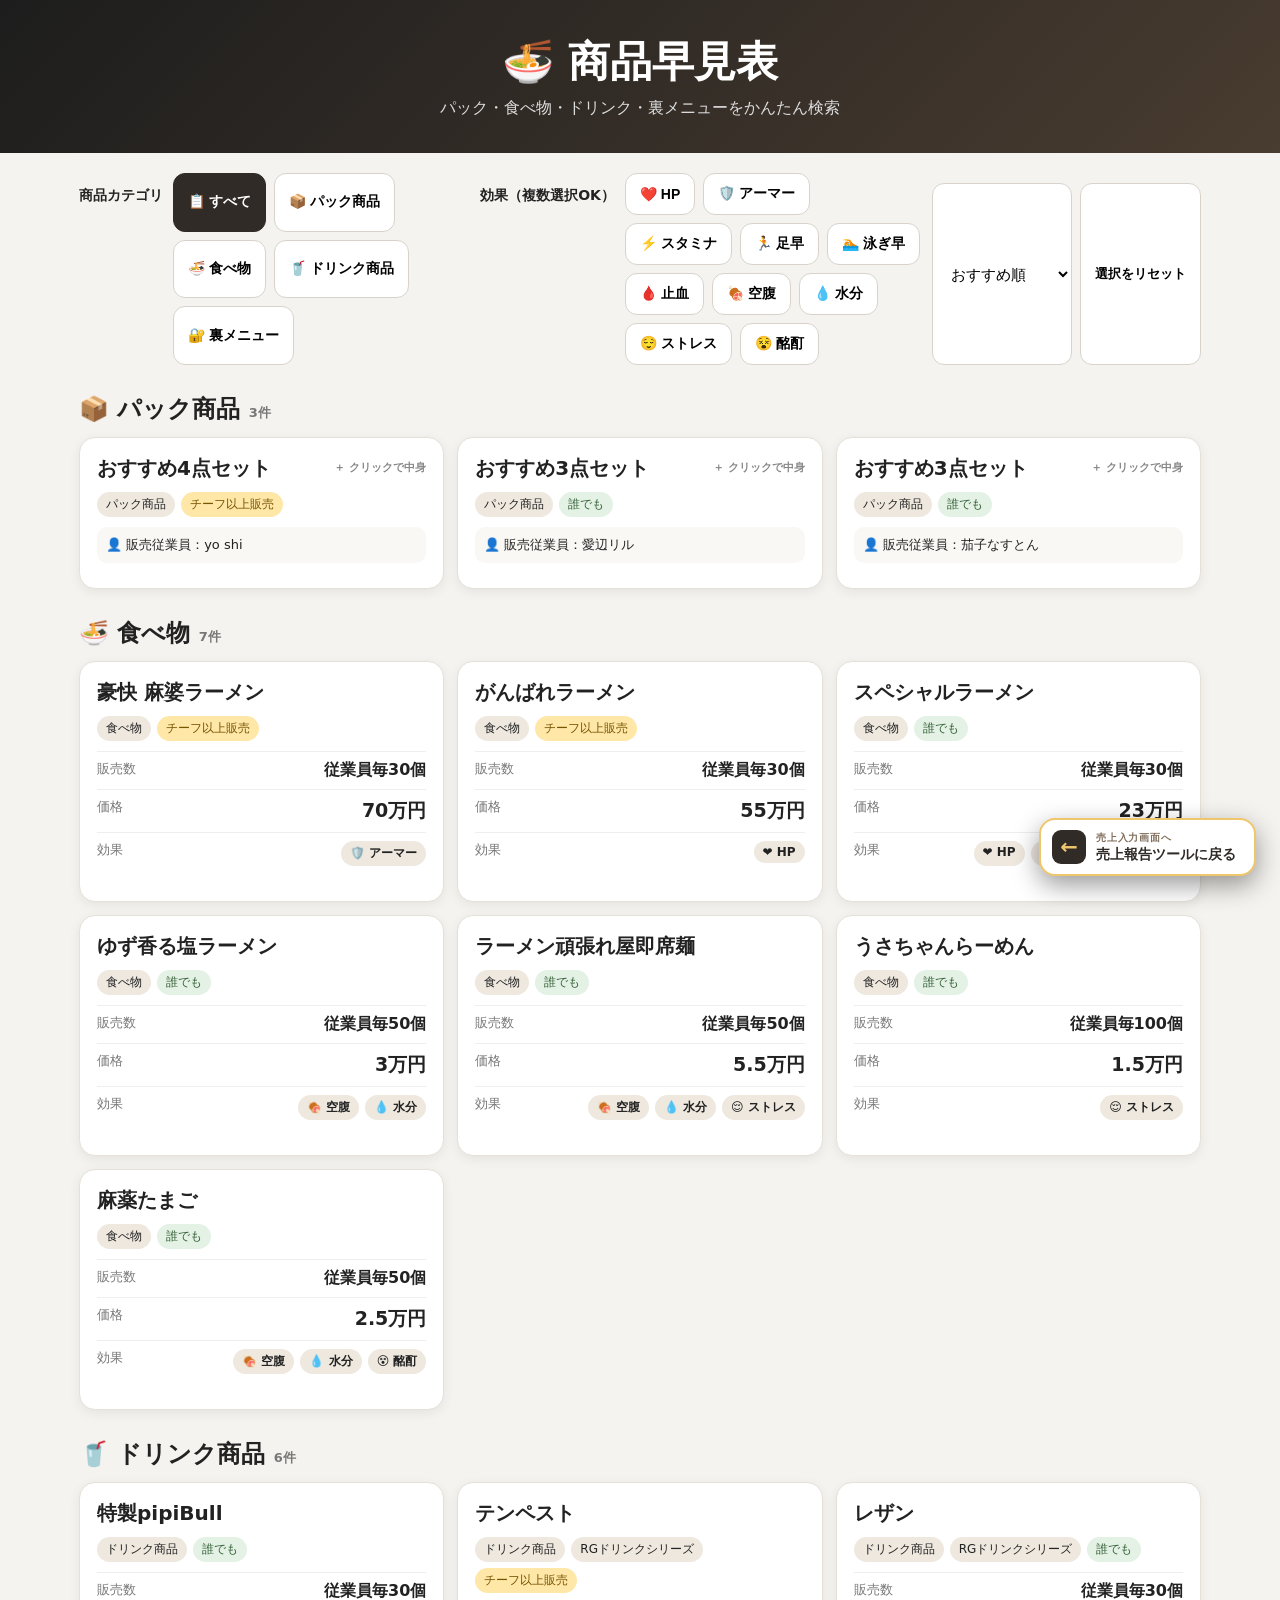
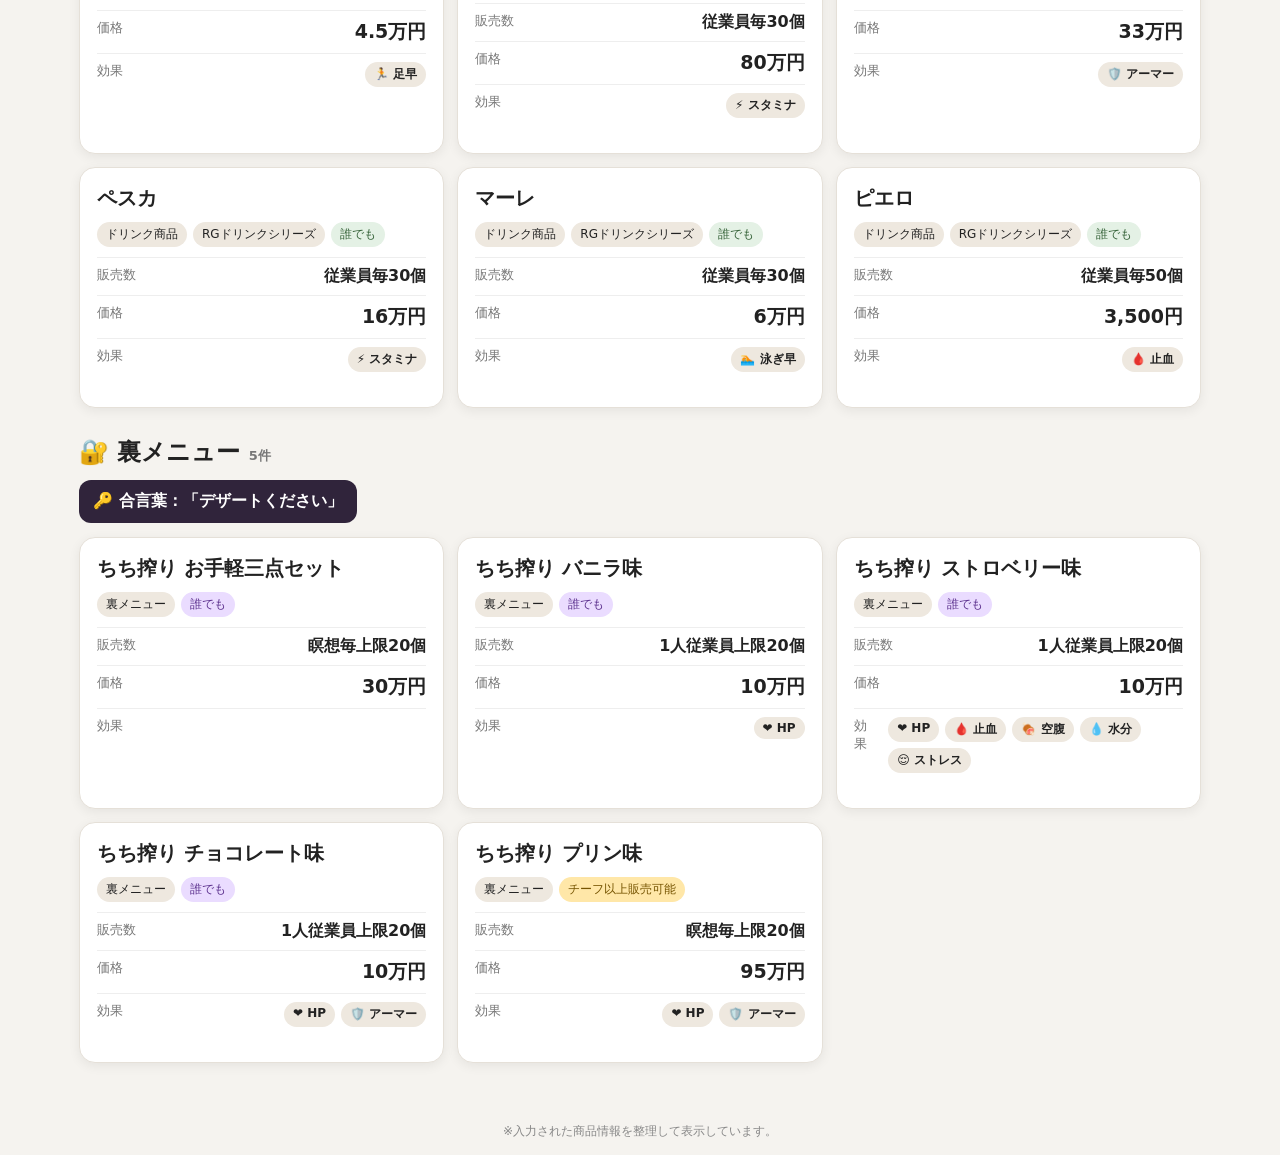
==== effect.html @ b5871b62 "Update effect.html" ====
<!doctype html>
<html lang="ja">
<head>
<meta charset="utf-8">
<meta name="viewport" content="width=device-width,initial-scale=1">
<title>商品早見表</title>
<style>
*{box-sizing:border-box}body{margin:0;font-family:system-ui,"Noto Sans JP",sans-serif;background:#f5f3ef;color:#222}
header{position:relative;background:linear-gradient(135deg,#1d1d1d,#493c30);color:#fff;text-align:center;padding:34px 220px}
.back-link{position:fixed;z-index:1000;right:24px;bottom:24px;display:flex;align-items:center;gap:10px;min-height:58px;padding:9px 18px 9px 11px;border:2px solid #f0c66c;border-radius:16px;background:#fff;color:#302b27;text-align:left;text-decoration:none;box-shadow:0 9px 26px #0006;transition:transform .18s ease,background .18s ease}
.back-link:hover{background:#fff4d8;transform:translateY(-2px)}.back-link:focus-visible{outline:3px solid #fff;outline-offset:4px}.back-link-arrow{display:grid;place-items:center;width:34px;height:34px;border-radius:9px;background:#302b27;color:#f0c66c;font-size:21px;font-weight:900}.back-link-text{display:grid;gap:1px}.back-link small{color:#806f5c;font-size:10px;font-weight:800;letter-spacing:.08em}.back-link strong{font-size:14px;white-space:nowrap}
h1{margin:0;font-size:clamp(26px,5vw,42px)}header p{margin:8px 0 0;color:#ddd}
main{max-width:1150px;margin:auto;padding:20px 14px 45px}.tools{display:flex;gap:10px;flex-wrap:wrap;margin-bottom:20px}
select{padding:12px 14px;border:1px solid #d8d2ca;border-radius:12px;background:#fff;font-size:15px}.categories{display:flex;gap:8px;flex-wrap:wrap;flex:1}.catbtn{border:1px solid #d8d2ca;background:#fff;border-radius:12px;padding:11px 14px;font-size:14px;font-weight:700;cursor:pointer}.catbtn:hover{background:#f0ece6}.catbtn.active{background:#302b27;color:#fff;border-color:#302b27}.filter-title{font-size:14px;font-weight:800;margin:14px 0 7px}.effectcats{margin-top:0}.effectcats .catbtn.active{background:#6b4f2f;border-color:#6b4f2f}
.section{margin-top:28px}.section h2{margin:0 0 12px}.count{font-size:13px;color:#777}
.grid{display:grid;grid-template-columns:repeat(auto-fit,minmax(280px,1fr));gap:13px}
.card{background:#fff;border:1px solid #e5e0d8;border-radius:16px;padding:17px;box-shadow:0 3px 12px #0001}
.name{font-size:20px;font-weight:800;margin-bottom:10px}.badges{display:flex;flex-wrap:wrap;gap:6px;margin-bottom:10px}
.badge{padding:4px 9px;border-radius:999px;background:#eee8df;font-size:12px}.chief{background:#ffe7a8;color:#765400}.all{background:#e4f1e5;color:#356238}
.secret{background:#eadcff;color:#5c318e}.staff{background:#faf8f5;border-radius:10px;padding:9px;margin:8px 0;font-size:13px}
.row{display:flex;justify-content:space-between;gap:12px;border-top:1px solid #eee;padding:8px 0}.label{color:#777;font-size:13px}.value{text-align:right;font-weight:700}.price{font-size:19px}.effect{line-height:1.6}
.keyword{background:#30243b;color:#fff;border-radius:12px;padding:11px 14px;margin-bottom:14px;display:inline-block;font-weight:700}
.empty{text-align:center;color:#777;padding:30px;display:none}footer{text-align:center;color:#888;font-size:12px;padding:15px}
@media(max-width:760px){header{padding:26px 14px}.back-link{right:10px;bottom:10px;left:10px;width:auto;justify-content:center}.back-link:hover{transform:translateY(-2px)}}
@media(max-width:520px){main{padding:15px 10px 105px}.grid{grid-template-columns:1fr}}
.sortline{display:flex;gap:8px;margin-top:10px;flex-wrap:wrap}.sortline button{padding:11px 14px;border:1px solid #d8d2ca;border-radius:12px;background:#fff;font-weight:700;cursor:pointer}.sortline button:hover{background:#f0ece6}.packcard{cursor:pointer}.tap{float:right;font-size:11px;font-weight:600;color:#888;margin-top:5px}.packcontents{margin-top:10px;padding:12px;border-radius:10px;background:#f7f3ed;line-height:1.8}.packbody{display:none}.packcard.open .packbody{display:block}.packcard.open .tap{color:#765400}.packcard.open{border-color:#c8a66a}</style>
</head>
<body>
<header>
  <a class="back-link" href="index.html">
    <span class="back-link-arrow" aria-hidden="true">←</span>
    <span class="back-link-text"><small>売上入力画面へ</small><strong>売上報告ツールに戻る</strong></span>
  </a>
  <h1>🍜 商品早見表</h1>
  <p>パック・食べ物・ドリンク・裏メニューをかんたん検索</p>
</header>
<main>
<div class="tools">
<div class="filter-title">商品カテゴリ</div>
<div class="categories productcats">
<button type="button" class="catbtn active" data-cat="all">📋 すべて</button>
<button type="button" class="catbtn" data-cat="pack">📦 パック商品</button>
<button type="button" class="catbtn" data-cat="food">🍜 食べ物</button>
<button type="button" class="catbtn" data-cat="drink">🥤 ドリンク商品</button>
<button type="button" class="catbtn" data-cat="secret">🔐 裏メニュー</button>
</div>
<div class="filter-title">効果（複数選択OK）</div>
<div class="categories effectcats">
<button type="button" class="catbtn" data-effect="HP">❤️ HP</button>
<button type="button" class="catbtn" data-effect="アーマー">🛡️ アーマー</button>
<button type="button" class="catbtn" data-effect="スタミナ">⚡ スタミナ</button>
<button type="button" class="catbtn" data-effect="足早">🏃 足早</button>
<button type="button" class="catbtn" data-effect="泳ぎ早">🏊 泳ぎ早</button>
<button type="button" class="catbtn" data-effect="止血">🩸 止血</button>
<button type="button" class="catbtn" data-effect="空腹">🍖 空腹</button>
<button type="button" class="catbtn" data-effect="水分">💧 水分</button>
<button type="button" class="catbtn" data-effect="ストレス">😌 ストレス</button>
<button type="button" class="catbtn" data-effect="酩酊">😵 酩酊</button>
</div>
<div class="sortline"><select id="sort"><option value="default">おすすめ順</option><option value="asc">価格が安い順</option><option value="desc">価格が高い順</option></select><button type="button" id="clear">選択をリセット</button></div>
</div>
<section class="section"><h2>📦 パック商品 <span class="count" id="pc"></span></h2><div class="grid" id="pack"></div></section>
<section class="section"><h2>🍜 食べ物 <span class="count" id="fc"></span></h2><div class="grid" id="food"></div></section>
<section class="section"><h2>🥤 ドリンク商品 <span class="count" id="dc"></span></h2><div class="grid" id="drink"></div></section>
<section class="section"><h2>🔐 裏メニュー <span class="count" id="sc"></span></h2>
<div class="keyword">🔑 合言葉：「デザートください」</div>
<div class="grid" id="secret"></div></section>
<div class="empty" id="empty">該当する商品がありません。</div>
</main>
<footer>※入力された商品情報を整理して表示しています。</footer>

<script>
const items=[
{c:"pack",n:"おすすめ4点セット",p:2040000,pt:"204万円",q:"瞑想毎10個",co:"チーフ以上販売",st:"yo shi",e:"",contents:"豪快 麻婆ラーメン ×1 / がんばれラーメン ×1 / テンペスト ×1 / ピエロ ×6"},
{c:"pack",n:"おすすめ3点セット",p:210000,pt:"21万円",q:"瞑想毎10個",co:"誰でも",st:"愛辺リル",e:"",contents:"うさちゃんらーめん ×1 / 特製pipiBull ×1 / ペスカ ×1"},
{c:"pack",n:"おすすめ3点セット",p:70000,pt:"7万円",q:"瞑想毎10個",co:"誰でも",st:"茄子なすとん",e:"",contents:"ゆず香る塩ラーメン ×1 / うさちゃんらーめん ×1 / 麻薬たまご ×1"},
{c:"food",n:"豪快 麻婆ラーメン",p:700000,pt:"70万円",q:"従業員毎30個",co:"チーフ以上販売",e:"アーマーリジェネ回復（大） / アーマー（中）"},
{c:"food",n:"がんばれラーメン",p:550000,pt:"55万円",q:"従業員毎30個",co:"チーフ以上販売",e:"HPリジェネ回復（大） / HP（中）"},
{c:"food",n:"スペシャルラーメン",p:230000,pt:"23万円",q:"従業員毎30個",co:"誰でも",e:"アーマー（中） / HP（中） / 止血"},
{c:"food",n:"ゆず香る塩ラーメン",p:30000,pt:"3万円",q:"従業員毎50個",co:"誰でも",e:"空腹・水分（中）"},
{c:"food",n:"ラーメン頑張れ屋即席麺",p:55000,pt:"5.5万円",q:"従業員毎50個",co:"誰でも",e:"空腹・水分・ストレス（中）"},
{c:"food",n:"うさちゃんらーめん",p:15000,pt:"1.5万円",q:"従業員毎100個",co:"誰でも",e:"ストレス（中）"},
{c:"food",n:"麻薬たまご",p:25000,pt:"2.5万円",q:"従業員毎50個",co:"誰でも",e:"空腹・水分（中） / 酩酊"},
{c:"drink",n:"特製pipiBull",p:45000,pt:"4.5万円",q:"従業員毎30個",co:"誰でも",e:"足早（大）"},
{c:"drink",n:"テンペスト",p:800000,pt:"80万円",q:"従業員毎30個",co:"チーフ以上販売",tag:"RGドリンクシリーズ",e:"スタミナ（最強）"},
{c:"drink",n:"レザン",p:330000,pt:"33万円",q:"従業員毎30個",co:"誰でも",tag:"RGドリンクシリーズ",e:"アーマー（特大）"},
{c:"drink",n:"ペスカ",p:160000,pt:"16万円",q:"従業員毎30個",co:"誰でも",tag:"RGドリンクシリーズ",e:"スタミナ（大）"},
{c:"drink",n:"マーレ",p:60000,pt:"6万円",q:"従業員毎30個",co:"誰でも",tag:"RGドリンクシリーズ",e:"泳ぎ早（特大）"},
{c:"drink",n:"ピエロ",p:3500,pt:"3,500円",q:"従業員毎50個",co:"誰でも",tag:"RGドリンクシリーズ",e:"止血"},
{c:"secret",n:"ちち搾り お手軽三点セット",p:300000,pt:"30万円",q:"瞑想毎上限20個",co:"誰でも",e:"中身：バニラ・ストロベリー・チョコレート"},
{c:"secret",n:"ちち搾り バニラ味",p:100000,pt:"10万円",q:"1人従業員上限20個",co:"誰でも",e:"HP（特大）"},
{c:"secret",n:"ちち搾り ストロベリー味",p:100000,pt:"10万円",q:"1人従業員上限20個",co:"誰でも",e:"空腹・水分（中） / ストレス / HP（小） / 止血"},
{c:"secret",n:"ちち搾り チョコレート味",p:100000,pt:"10万円",q:"1人従業員上限20個",co:"誰でも",e:"HP（小） / アーマー（中）"},
{c:"secret",n:"ちち搾り プリン味",p:950000,pt:"95万円",q:"瞑想毎上限20個",co:"チーフ以上販売可能",e:"アーマーリジェネ回復（特大） / アーマー（中） / HP（大）"}
];
const labels={pack:"パック商品",food:"食べ物",drink:"ドリンク商品",secret:"裏メニュー"};
function effectTags(e){
const tags=[
["HP","❤️ HP"],["アーマー","🛡️ アーマー"],["スタミナ","⚡ スタミナ"],
["足早","🏃 足早"],["泳ぎ早","🏊 泳ぎ早"],["止血","🩸 止血"],
["空腹","🍖 空腹"],["水分","💧 水分"],["ストレス","😌 ストレス"],["酩酊","😵 酩酊"]
];
return tags.filter(t=>e.includes(t[0])).map(t=>`<span class="badge">${t[1]}</span>`).join("");
}
function card(x){
const body=`<div class="row"><span class="label">販売数</span><span class="value">${x.q}</span></div><div class="row"><span class="label">価格</span><span class="value price">${x.pt}</span></div>${x.e?`<div class="row"><span class="label">効果</span><span class="value"><div class="badges">${effectTags(x.e)}</div></span></div>`:""}${x.contents?`<div class="packcontents"><b>📋 中身</b><div>${x.contents.replaceAll(" / ","<br>")}</div></div>`:""}`;
return `<article class="card ${x.c==="pack"?"packcard":""}" ${x.c==="pack"?'onclick="this.classList.toggle(\'open\')"':""}><div class="name">${x.n}${x.c==="pack"?'<span class="tap">＋ クリックで中身</span>':""}</div><div class="badges"><span class="badge">${labels[x.c]}</span>${x.tag?`<span class="badge">${x.tag}</span>`:""}<span class="badge ${x.co.startsWith("チーフ")?"chief":x.c==="secret"?"secret":"all"}">${x.co}</span></div>${x.st?`<div class="staff">👤 販売従業員：${x.st}</div>`:""}${x.c==="pack"?`<div class="packbody">${body}</div>`:body}</article>`;
}
function render(){
  const activeCat=document.querySelector(".productcats .catbtn.active");
  const cat=activeCat ? activeCat.dataset.cat : "all";
  const effects=[...document.querySelectorAll(".effectcats .catbtn.active")].map(b=>b.dataset.effect);
  const sort=document.getElementById("sort").value;
  let list=items.filter(x=>{
    if(cat!=="all" && x.c!==cat) return false;
    return effects.every(e=>String(x.e||"").includes(e));
  });
  if(sort==="asc") list.sort((a,b)=>a.p-b.p);
  if(sort==="desc") list.sort((a,b)=>b.p-a.p);
  ["pack","food","drink","secret"].forEach(k=>{
    const z=list.filter(x=>x.c===k);
    document.getElementById(k).innerHTML=z.map(card).join("");
    const id=k==="pack"?"pc":k==="food"?"fc":k==="drink"?"dc":"sc";
    document.getElementById(id).textContent=z.length+"件";
  });
  document.getElementById("empty").style.display=list.length?"none":"block";
}
document.querySelectorAll(".productcats .catbtn").forEach(btn=>{
  btn.addEventListener("click",()=>{
    document.querySelectorAll(".productcats .catbtn").forEach(b=>b.classList.remove("active"));
    btn.classList.add("active");
    render();
  });
});
document.querySelectorAll(".effectcats .catbtn").forEach(btn=>{
  btn.addEventListener("click",()=>{
    btn.classList.toggle("active");
    render();
  });
});
document.getElementById("sort").addEventListener("change",render);
document.getElementById("clear").addEventListener("click",()=>{
  document.querySelectorAll(".productcats .catbtn").forEach(b=>b.classList.remove("active"));
  document.querySelector('.productcats .catbtn[data-cat="all"]').classList.add("active");
  document.querySelectorAll(".effectcats .catbtn").forEach(b=>b.classList.remove("active"));
  document.getElementById("sort").value="default";
  render();
});
render();
</script>
</body></html>
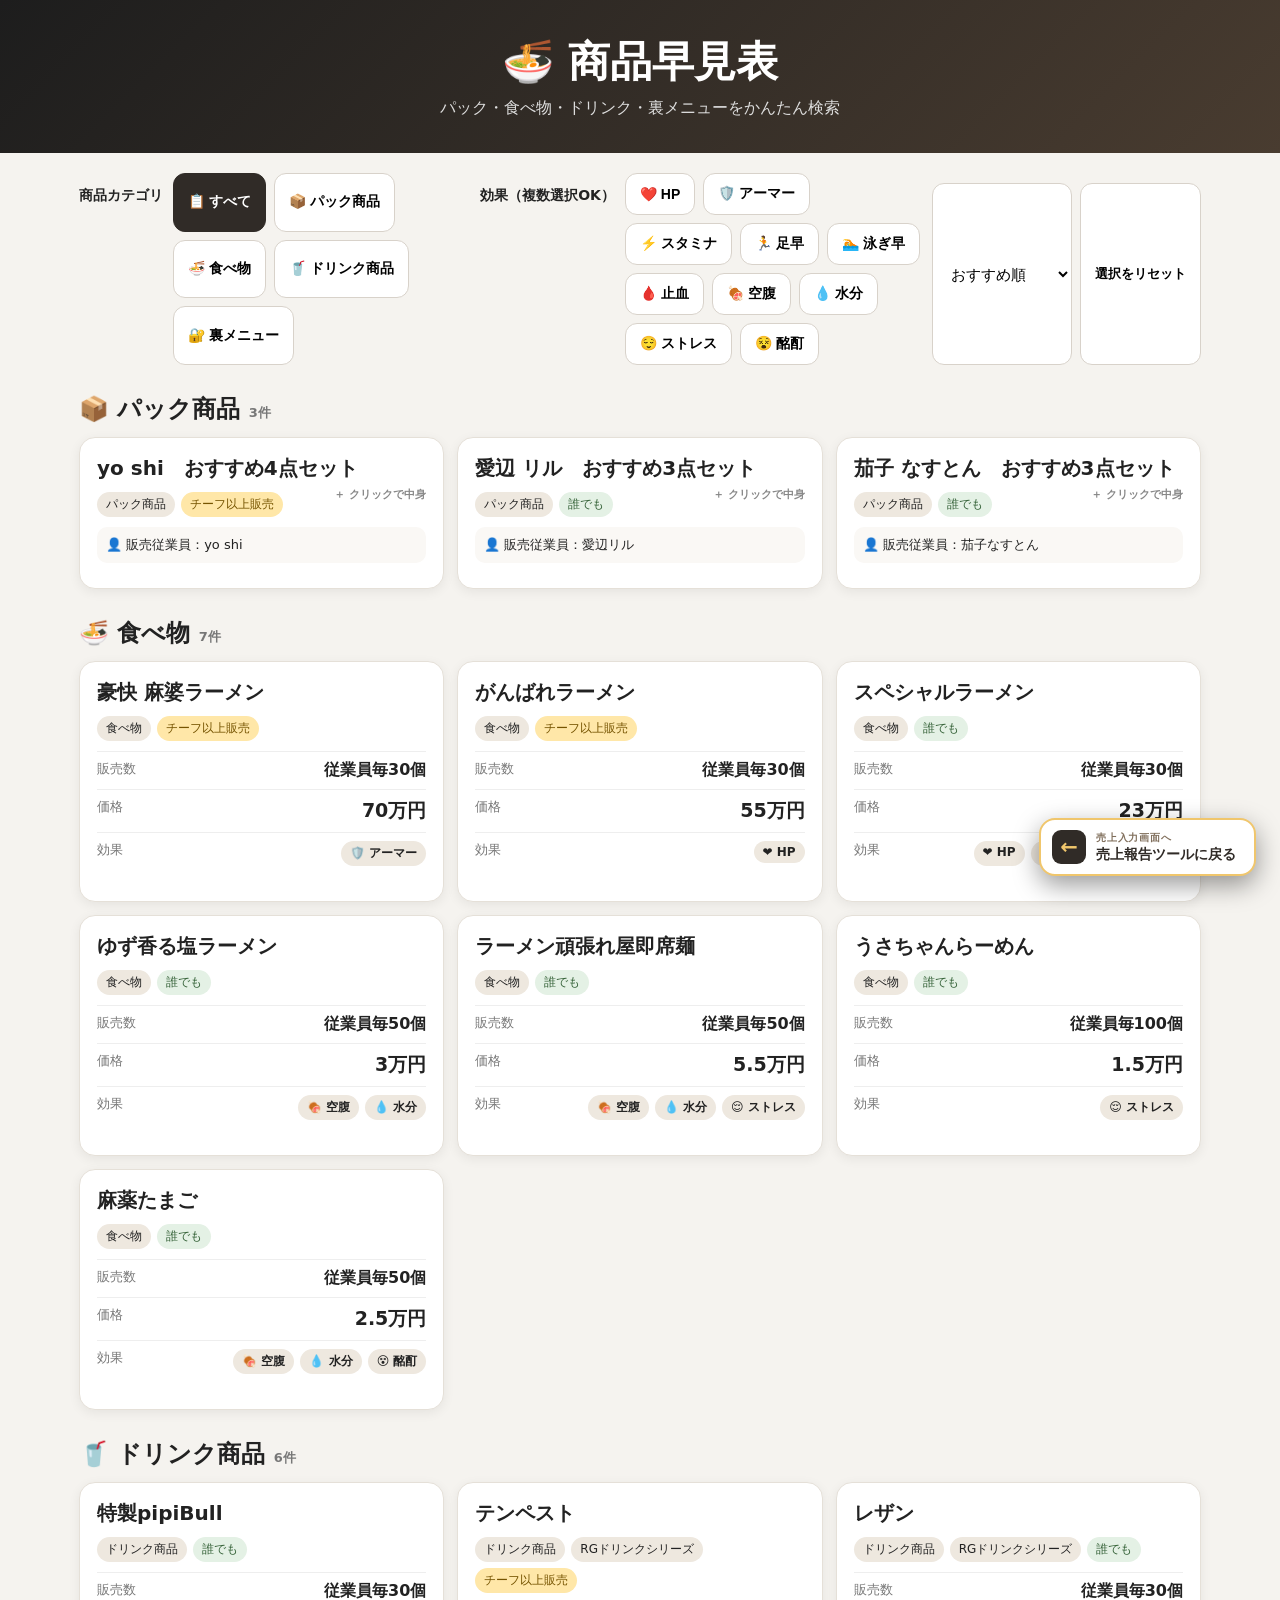
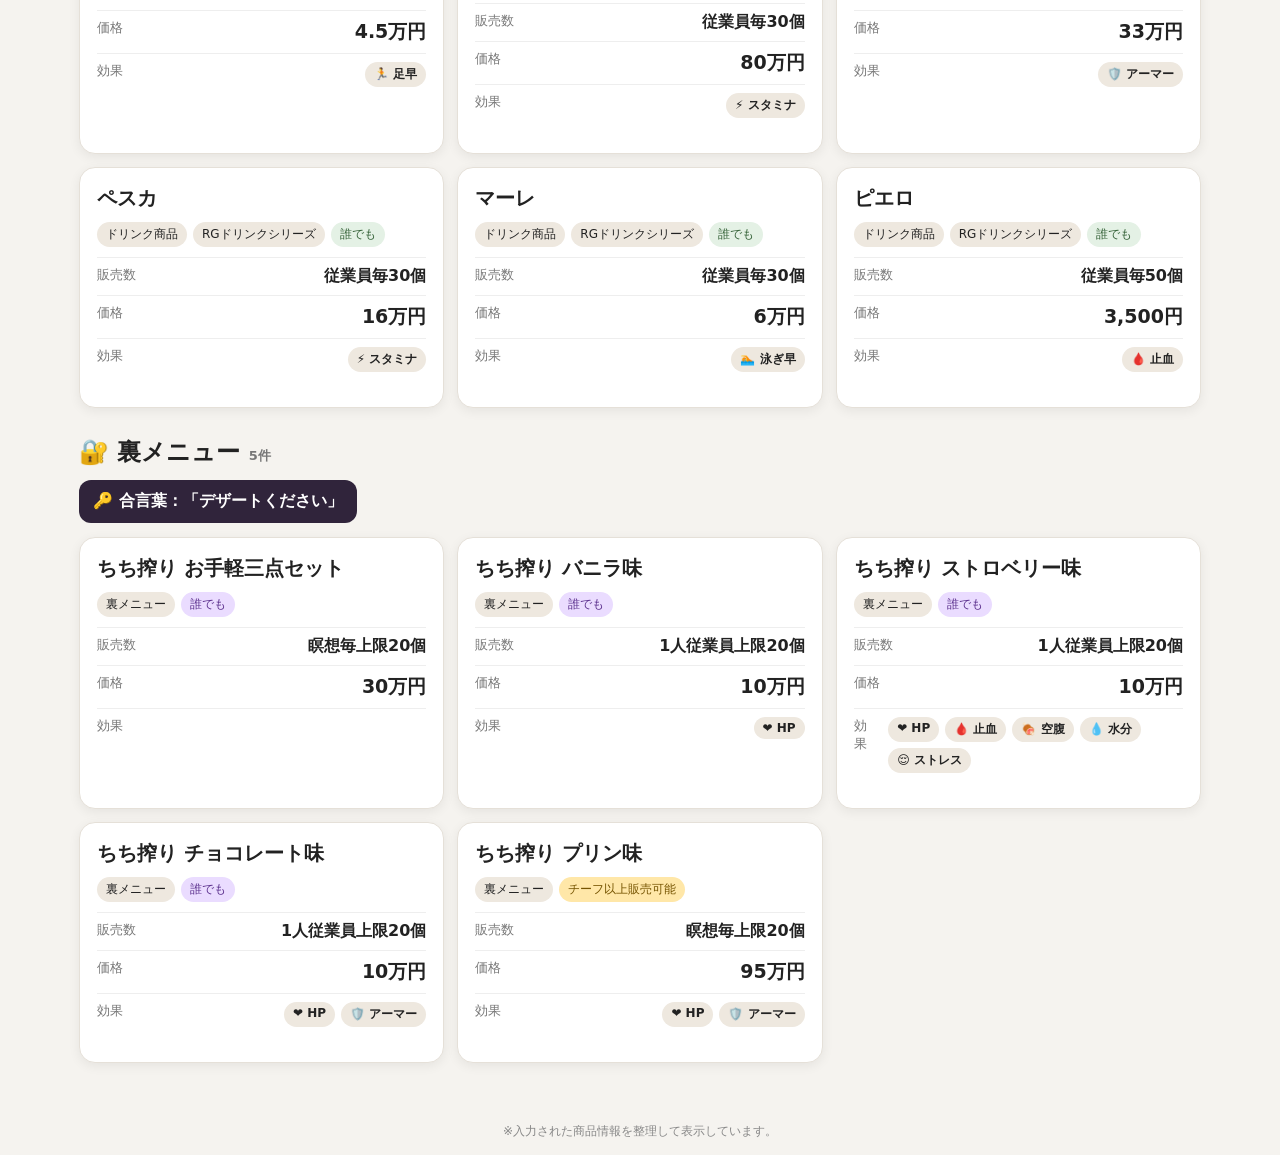
==== commit 85689452: "Update effect.html" ====
--- a/effect.html
+++ b/effect.html
@@ -71,9 +71,9 @@
 
 <script>
 const items=[
-{c:"pack",n:"おすすめ4点セット",p:2040000,pt:"204万円",q:"瞑想毎10個",co:"チーフ以上販売",st:"yo shi",e:"",contents:"豪快 麻婆ラーメン ×1 / がんばれラーメン ×1 / テンペスト ×1 / ピエロ ×6"},
-{c:"pack",n:"おすすめ3点セット",p:210000,pt:"21万円",q:"瞑想毎10個",co:"誰でも",st:"愛辺リル",e:"",contents:"うさちゃんらーめん ×1 / 特製pipiBull ×1 / ペスカ ×1"},
-{c:"pack",n:"おすすめ3点セット",p:70000,pt:"7万円",q:"瞑想毎10個",co:"誰でも",st:"茄子なすとん",e:"",contents:"ゆず香る塩ラーメン ×1 / うさちゃんらーめん ×1 / 麻薬たまご ×1"},
+{c:"pack",n:"yo shi　おすすめ4点セット",p:2040000,pt:"204万円",q:"瞑想毎10個",co:"チーフ以上販売",st:"yo shi",e:"",contents:"豪快 麻婆ラーメン ×1 / がんばれラーメン ×1 / テンペスト ×1 / ピエロ ×6"},
+{c:"pack",n:"愛辺 リル　おすすめ3点セット",p:210000,pt:"21万円",q:"瞑想毎10個",co:"誰でも",st:"愛辺リル",e:"",contents:"うさちゃんらーめん ×1 / 特製pipiBull ×1 / ペスカ ×1"},
+{c:"pack",n:"茄子 なすとん　おすすめ3点セット",p:70000,pt:"7万円",q:"瞑想毎10個",co:"誰でも",st:"茄子なすとん",e:"",contents:"ゆず香る塩ラーメン ×1 / うさちゃんらーめん ×1 / 麻薬たまご ×1"},
 {c:"food",n:"豪快 麻婆ラーメン",p:700000,pt:"70万円",q:"従業員毎30個",co:"チーフ以上販売",e:"アーマーリジェネ回復（大） / アーマー（中）"},
 {c:"food",n:"がんばれラーメン",p:550000,pt:"55万円",q:"従業員毎30個",co:"チーフ以上販売",e:"HPリジェネ回復（大） / HP（中）"},
 {c:"food",n:"スペシャルラーメン",p:230000,pt:"23万円",q:"従業員毎30個",co:"誰でも",e:"アーマー（中） / HP（中） / 止血"},
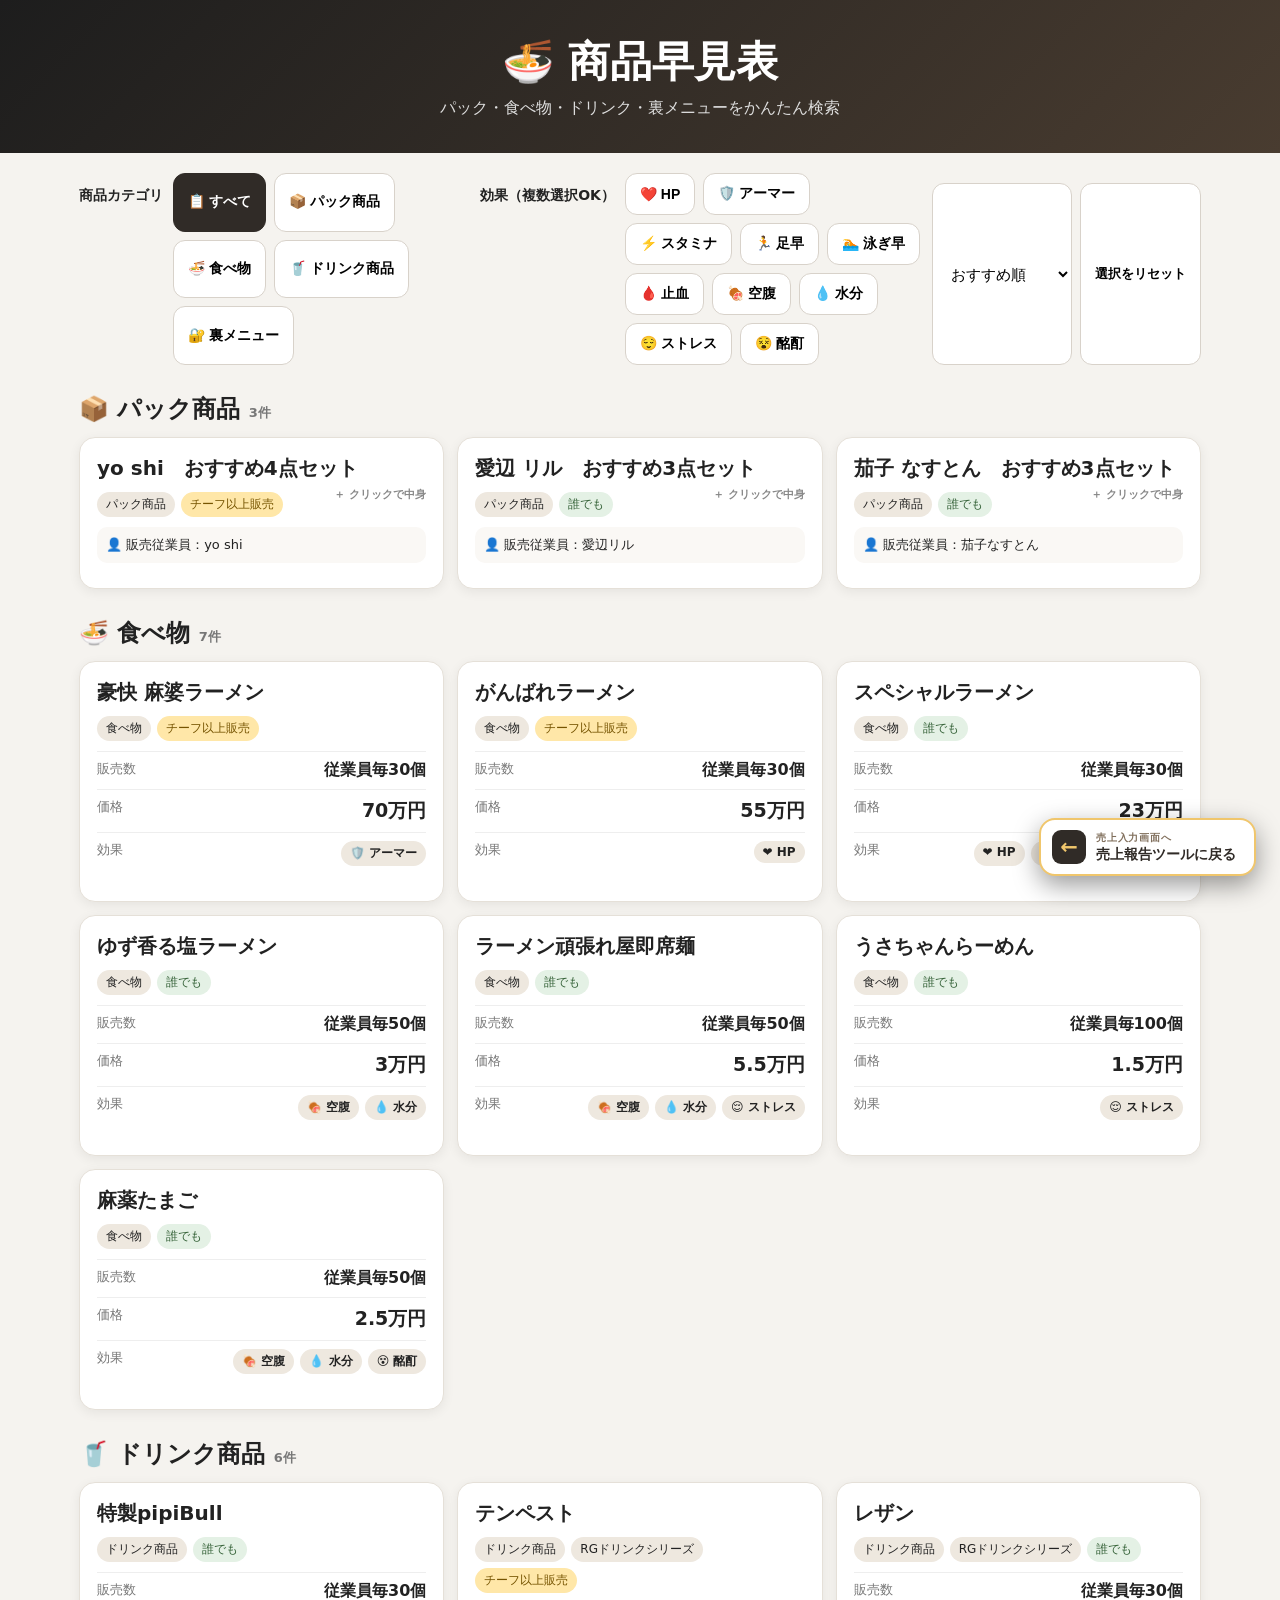
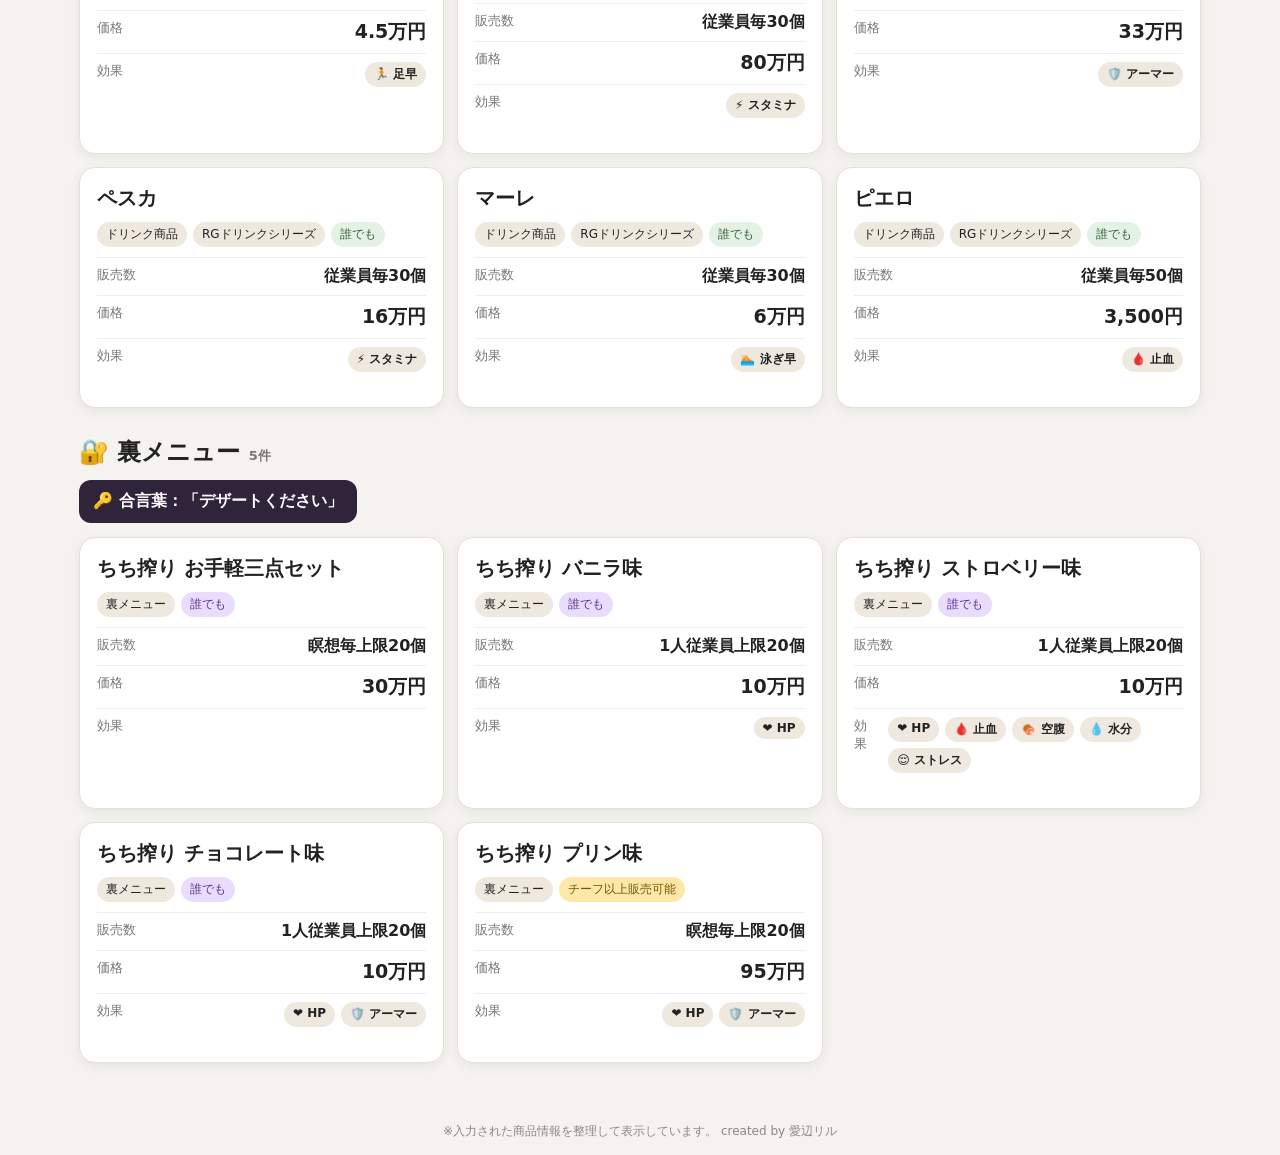
==== commit 9a397505: "最適化" ====
--- a/effect.html
+++ b/effect.html
@@ -67,7 +67,7 @@
 <div class="grid" id="secret"></div></section>
 <div class="empty" id="empty">該当する商品がありません。</div>
 </main>
-<footer>※入力された商品情報を整理して表示しています。</footer>
+<footer>※入力された商品情報を整理して表示しています。 created by 愛辺リル</footer>
 
 <script>
 const items=[
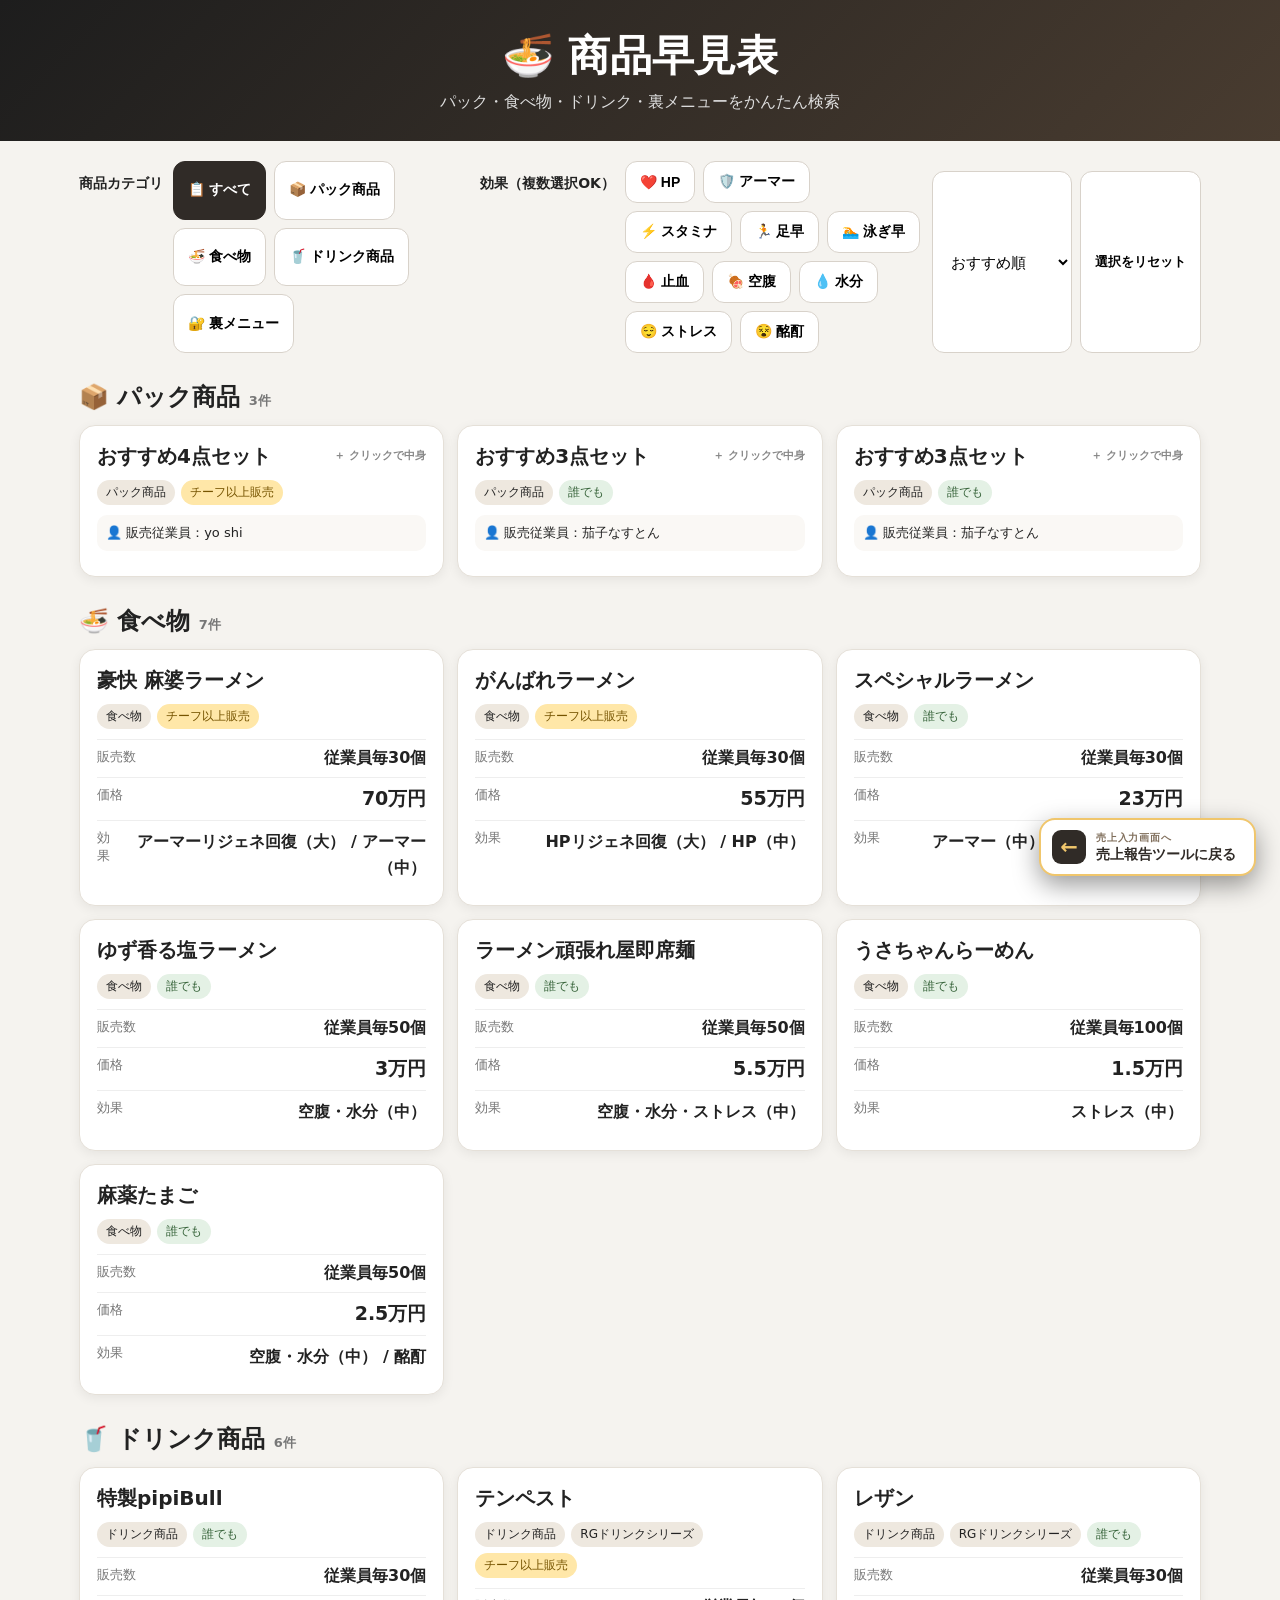
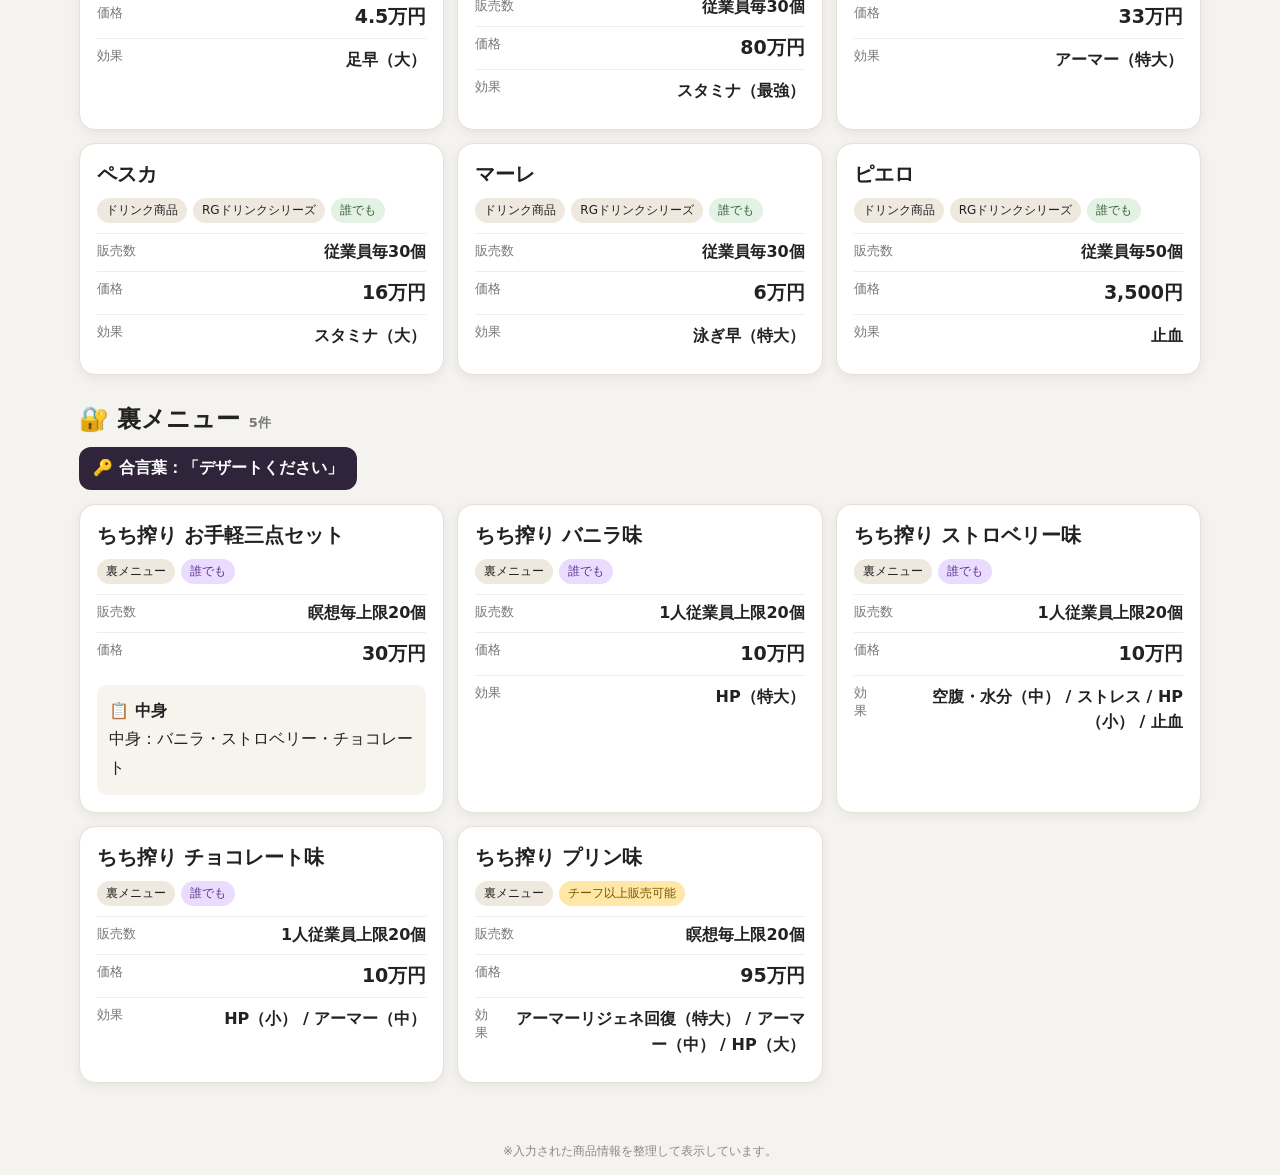
==== commit 69239efe: "効果見やすく" ====
--- a/effect.html
+++ b/effect.html
@@ -6,9 +6,9 @@
 <title>商品早見表</title>
 <style>
 *{box-sizing:border-box}body{margin:0;font-family:system-ui,"Noto Sans JP",sans-serif;background:#f5f3ef;color:#222}
-header{position:relative;background:linear-gradient(135deg,#1d1d1d,#493c30);color:#fff;text-align:center;padding:34px 220px}
+header{background:linear-gradient(135deg,#1d1d1d,#493c30);color:#fff;text-align:center;padding:28px 15px}
 .back-link{position:fixed;z-index:1000;right:24px;bottom:24px;display:flex;align-items:center;gap:10px;min-height:58px;padding:9px 18px 9px 11px;border:2px solid #f0c66c;border-radius:16px;background:#fff;color:#302b27;text-align:left;text-decoration:none;box-shadow:0 9px 26px #0006;transition:transform .18s ease,background .18s ease}
-.back-link:hover{background:#fff4d8;transform:translateY(-2px)}.back-link:focus-visible{outline:3px solid #fff;outline-offset:4px}.back-link-arrow{display:grid;place-items:center;width:34px;height:34px;border-radius:9px;background:#302b27;color:#f0c66c;font-size:21px;font-weight:900}.back-link-text{display:grid;gap:1px}.back-link small{color:#806f5c;font-size:10px;font-weight:800;letter-spacing:.08em}.back-link strong{font-size:14px;white-space:nowrap}
+.back-link:hover{background:#fff4d8;transform:translateY(-2px)}.back-link:focus-visible{outline:3px solid #302b27;outline-offset:4px}.back-link-arrow{display:grid;place-items:center;width:34px;height:34px;border-radius:9px;background:#302b27;color:#f0c66c;font-size:21px;font-weight:900}.back-link-text{display:grid;gap:1px}.back-link small{color:#806f5c;font-size:10px;font-weight:800;letter-spacing:.08em}.back-link strong{font-size:14px;white-space:nowrap}
 h1{margin:0;font-size:clamp(26px,5vw,42px)}header p{margin:8px 0 0;color:#ddd}
 main{max-width:1150px;margin:auto;padding:20px 14px 45px}.tools{display:flex;gap:10px;flex-wrap:wrap;margin-bottom:20px}
 select{padding:12px 14px;border:1px solid #d8d2ca;border-radius:12px;background:#fff;font-size:15px}.categories{display:flex;gap:8px;flex-wrap:wrap;flex:1}.catbtn{border:1px solid #d8d2ca;background:#fff;border-radius:12px;padding:11px 14px;font-size:14px;font-weight:700;cursor:pointer}.catbtn:hover{background:#f0ece6}.catbtn.active{background:#302b27;color:#fff;border-color:#302b27}.filter-title{font-size:14px;font-weight:800;margin:14px 0 7px}.effectcats{margin-top:0}.effectcats .catbtn.active{background:#6b4f2f;border-color:#6b4f2f}
@@ -18,22 +18,19 @@
 .name{font-size:20px;font-weight:800;margin-bottom:10px}.badges{display:flex;flex-wrap:wrap;gap:6px;margin-bottom:10px}
 .badge{padding:4px 9px;border-radius:999px;background:#eee8df;font-size:12px}.chief{background:#ffe7a8;color:#765400}.all{background:#e4f1e5;color:#356238}
 .secret{background:#eadcff;color:#5c318e}.staff{background:#faf8f5;border-radius:10px;padding:9px;margin:8px 0;font-size:13px}
-.row{display:flex;justify-content:space-between;gap:12px;border-top:1px solid #eee;padding:8px 0}.label{color:#777;font-size:13px}.value{text-align:right;font-weight:700}.price{font-size:19px}.effect{line-height:1.6}
+.row{display:flex;justify-content:space-between;gap:12px;border-top:1px solid #eee;padding:8px 0}.label{color:#777;font-size:13px}.value{text-align:right;font-weight:700}.effect{line-height:1.7}.price{font-size:19px}.effect{line-height:1.6}
 .keyword{background:#30243b;color:#fff;border-radius:12px;padding:11px 14px;margin-bottom:14px;display:inline-block;font-weight:700}
 .empty{text-align:center;color:#777;padding:30px;display:none}footer{text-align:center;color:#888;font-size:12px;padding:15px}
-@media(max-width:760px){header{padding:26px 14px}.back-link{right:10px;bottom:10px;left:10px;width:auto;justify-content:center}.back-link:hover{transform:translateY(-2px)}}
+@media(max-width:760px){.back-link{right:10px;bottom:10px;left:10px;width:auto;justify-content:center}}
 @media(max-width:520px){main{padding:15px 10px 105px}.grid{grid-template-columns:1fr}}
 .sortline{display:flex;gap:8px;margin-top:10px;flex-wrap:wrap}.sortline button{padding:11px 14px;border:1px solid #d8d2ca;border-radius:12px;background:#fff;font-weight:700;cursor:pointer}.sortline button:hover{background:#f0ece6}.packcard{cursor:pointer}.tap{float:right;font-size:11px;font-weight:600;color:#888;margin-top:5px}.packcontents{margin-top:10px;padding:12px;border-radius:10px;background:#f7f3ed;line-height:1.8}.packbody{display:none}.packcard.open .packbody{display:block}.packcard.open .tap{color:#765400}.packcard.open{border-color:#c8a66a}</style>
 </head>
 <body>
-<header>
-  <a class="back-link" href="index.html">
-    <span class="back-link-arrow" aria-hidden="true">←</span>
-    <span class="back-link-text"><small>売上入力画面へ</small><strong>売上報告ツールに戻る</strong></span>
-  </a>
-  <h1>🍜 商品早見表</h1>
-  <p>パック・食べ物・ドリンク・裏メニューをかんたん検索</p>
-</header>
+<header><h1>🍜 商品早見表</h1><p>パック・食べ物・ドリンク・裏メニューをかんたん検索</p></header>
+<a class="back-link" href="index.html">
+  <span class="back-link-arrow" aria-hidden="true">←</span>
+  <span class="back-link-text"><small>売上入力画面へ</small><strong>売上報告ツールに戻る</strong></span>
+</a>
 <main>
 <div class="tools">
 <div class="filter-title">商品カテゴリ</div>
@@ -67,13 +64,13 @@
 <div class="grid" id="secret"></div></section>
 <div class="empty" id="empty">該当する商品がありません。</div>
 </main>
-<footer>※入力された商品情報を整理して表示しています。 created by 愛辺リル</footer>
+<footer>※入力された商品情報を整理して表示しています。</footer>
 
 <script>
 const items=[
-{c:"pack",n:"yo shi　おすすめ4点セット",p:2040000,pt:"204万円",q:"瞑想毎10個",co:"チーフ以上販売",st:"yo shi",e:"",contents:"豪快 麻婆ラーメン ×1 / がんばれラーメン ×1 / テンペスト ×1 / ピエロ ×6"},
-{c:"pack",n:"愛辺 リル　おすすめ3点セット",p:210000,pt:"21万円",q:"瞑想毎10個",co:"誰でも",st:"愛辺リル",e:"",contents:"うさちゃんらーめん ×1 / 特製pipiBull ×1 / ペスカ ×1"},
-{c:"pack",n:"茄子 なすとん　おすすめ3点セット",p:70000,pt:"7万円",q:"瞑想毎10個",co:"誰でも",st:"茄子なすとん",e:"",contents:"ゆず香る塩ラーメン ×1 / うさちゃんらーめん ×1 / 麻薬たまご ×1"},
+{c:"pack",n:"おすすめ4点セット",p:2040000,pt:"204万円",q:"瞑想毎10個",co:"チーフ以上販売",st:"yo shi",e:"",contents:"豪快 麻婆ラーメン ×1 / がんばれラーメン ×1 / テンペスト ×1 / ピエロ ×6"},
+{c:"pack",n:"おすすめ3点セット",p:70000,pt:"7万円",q:"瞑想毎10個",co:"誰でも",st:"茄子なすとん",e:"",contents:"ゆず香る塩ラーメン ×1 / うさちゃんらーめん ×1 / 麻薬たまご ×1"},
+{c:"pack",n:"おすすめ3点セット",p:70000,pt:"7万円",q:"瞑想毎10個",co:"誰でも",st:"茄子なすとん",e:"",contents:"ゆず香る塩ラーメン ×1 / うさちゃんらーめん ×1 / 麻薬たまご ×1"},
 {c:"food",n:"豪快 麻婆ラーメン",p:700000,pt:"70万円",q:"従業員毎30個",co:"チーフ以上販売",e:"アーマーリジェネ回復（大） / アーマー（中）"},
 {c:"food",n:"がんばれラーメン",p:550000,pt:"55万円",q:"従業員毎30個",co:"チーフ以上販売",e:"HPリジェネ回復（大） / HP（中）"},
 {c:"food",n:"スペシャルラーメン",p:230000,pt:"23万円",q:"従業員毎30個",co:"誰でも",e:"アーマー（中） / HP（中） / 止血"},
@@ -87,23 +84,28 @@
 {c:"drink",n:"ペスカ",p:160000,pt:"16万円",q:"従業員毎30個",co:"誰でも",tag:"RGドリンクシリーズ",e:"スタミナ（大）"},
 {c:"drink",n:"マーレ",p:60000,pt:"6万円",q:"従業員毎30個",co:"誰でも",tag:"RGドリンクシリーズ",e:"泳ぎ早（特大）"},
 {c:"drink",n:"ピエロ",p:3500,pt:"3,500円",q:"従業員毎50個",co:"誰でも",tag:"RGドリンクシリーズ",e:"止血"},
-{c:"secret",n:"ちち搾り お手軽三点セット",p:300000,pt:"30万円",q:"瞑想毎上限20個",co:"誰でも",e:"中身：バニラ・ストロベリー・チョコレート"},
+{c:"secret",n:"ちち搾り お手軽三点セット",p:300000,pt:"30万円",q:"瞑想毎上限20個",co:"誰でも",e:"",contents:"中身：バニラ・ストロベリー・チョコレート"},
 {c:"secret",n:"ちち搾り バニラ味",p:100000,pt:"10万円",q:"1人従業員上限20個",co:"誰でも",e:"HP（特大）"},
 {c:"secret",n:"ちち搾り ストロベリー味",p:100000,pt:"10万円",q:"1人従業員上限20個",co:"誰でも",e:"空腹・水分（中） / ストレス / HP（小） / 止血"},
 {c:"secret",n:"ちち搾り チョコレート味",p:100000,pt:"10万円",q:"1人従業員上限20個",co:"誰でも",e:"HP（小） / アーマー（中）"},
 {c:"secret",n:"ちち搾り プリン味",p:950000,pt:"95万円",q:"瞑想毎上限20個",co:"チーフ以上販売可能",e:"アーマーリジェネ回復（特大） / アーマー（中） / HP（大）"}
 ];
 const labels={pack:"パック商品",food:"食べ物",drink:"ドリンク商品",secret:"裏メニュー"};
-function effectTags(e){
+function effectDetails(e){
 const tags=[
 ["HP","❤️ HP"],["アーマー","🛡️ アーマー"],["スタミナ","⚡ スタミナ"],
 ["足早","🏃 足早"],["泳ぎ早","🏊 泳ぎ早"],["止血","🩸 止血"],
 ["空腹","🍖 空腹"],["水分","💧 水分"],["ストレス","😌 ストレス"],["酩酊","😵 酩酊"]
 ];
-return tags.filter(t=>e.includes(t[0])).map(t=>`<span class="badge">${t[1]}</span>`).join("");
+return tags.filter(([key])=>e.includes(key)).map(([key,label])=>{
+ const pos=e.indexOf(key);
+ const tail=e.slice(pos+key.length);
+ const m=tail.match(/^（[^）]+）/);
+ return `<span class="badge">${label}${m?" "+m[0]:""}</span>`;
+}).join("");
 }
 function card(x){
-const body=`<div class="row"><span class="label">販売数</span><span class="value">${x.q}</span></div><div class="row"><span class="label">価格</span><span class="value price">${x.pt}</span></div>${x.e?`<div class="row"><span class="label">効果</span><span class="value"><div class="badges">${effectTags(x.e)}</div></span></div>`:""}${x.contents?`<div class="packcontents"><b>📋 中身</b><div>${x.contents.replaceAll(" / ","<br>")}</div></div>`:""}`;
+const body=`<div class="row"><span class="label">販売数</span><span class="value">${x.q}</span></div><div class="row"><span class="label">価格</span><span class="value price">${x.pt}</span></div>${x.e?`<div class="row"><span class="label">効果</span><span class="value effect">${x.e}</span></div>`:""}${x.contents?`<div class="packcontents"><b>📋 中身</b><div>${x.contents.replaceAll(" / ","<br>")}</div></div>`:""}`;
 return `<article class="card ${x.c==="pack"?"packcard":""}" ${x.c==="pack"?'onclick="this.classList.toggle(\'open\')"':""}><div class="name">${x.n}${x.c==="pack"?'<span class="tap">＋ クリックで中身</span>':""}</div><div class="badges"><span class="badge">${labels[x.c]}</span>${x.tag?`<span class="badge">${x.tag}</span>`:""}<span class="badge ${x.co.startsWith("チーフ")?"chief":x.c==="secret"?"secret":"all"}">${x.co}</span></div>${x.st?`<div class="staff">👤 販売従業員：${x.st}</div>`:""}${x.c==="pack"?`<div class="packbody">${body}</div>`:body}</article>`;
 }
 function render(){
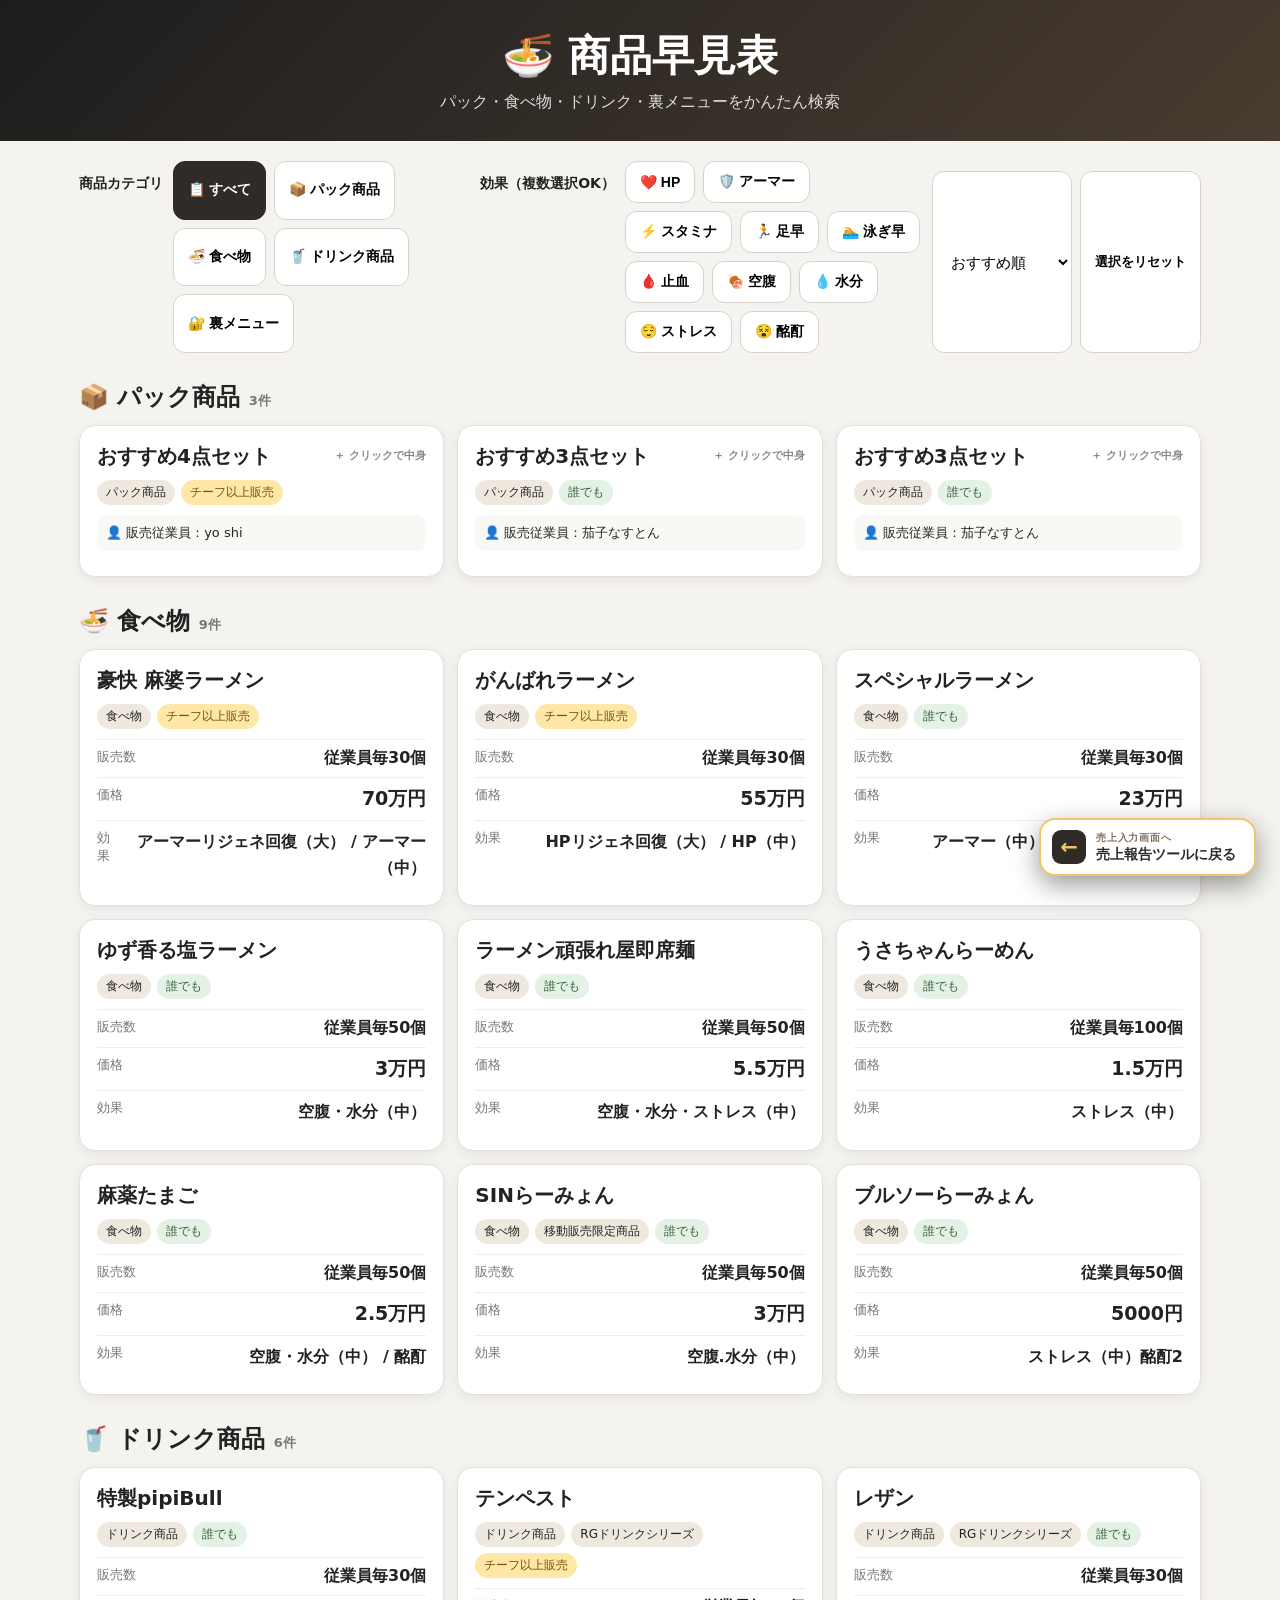
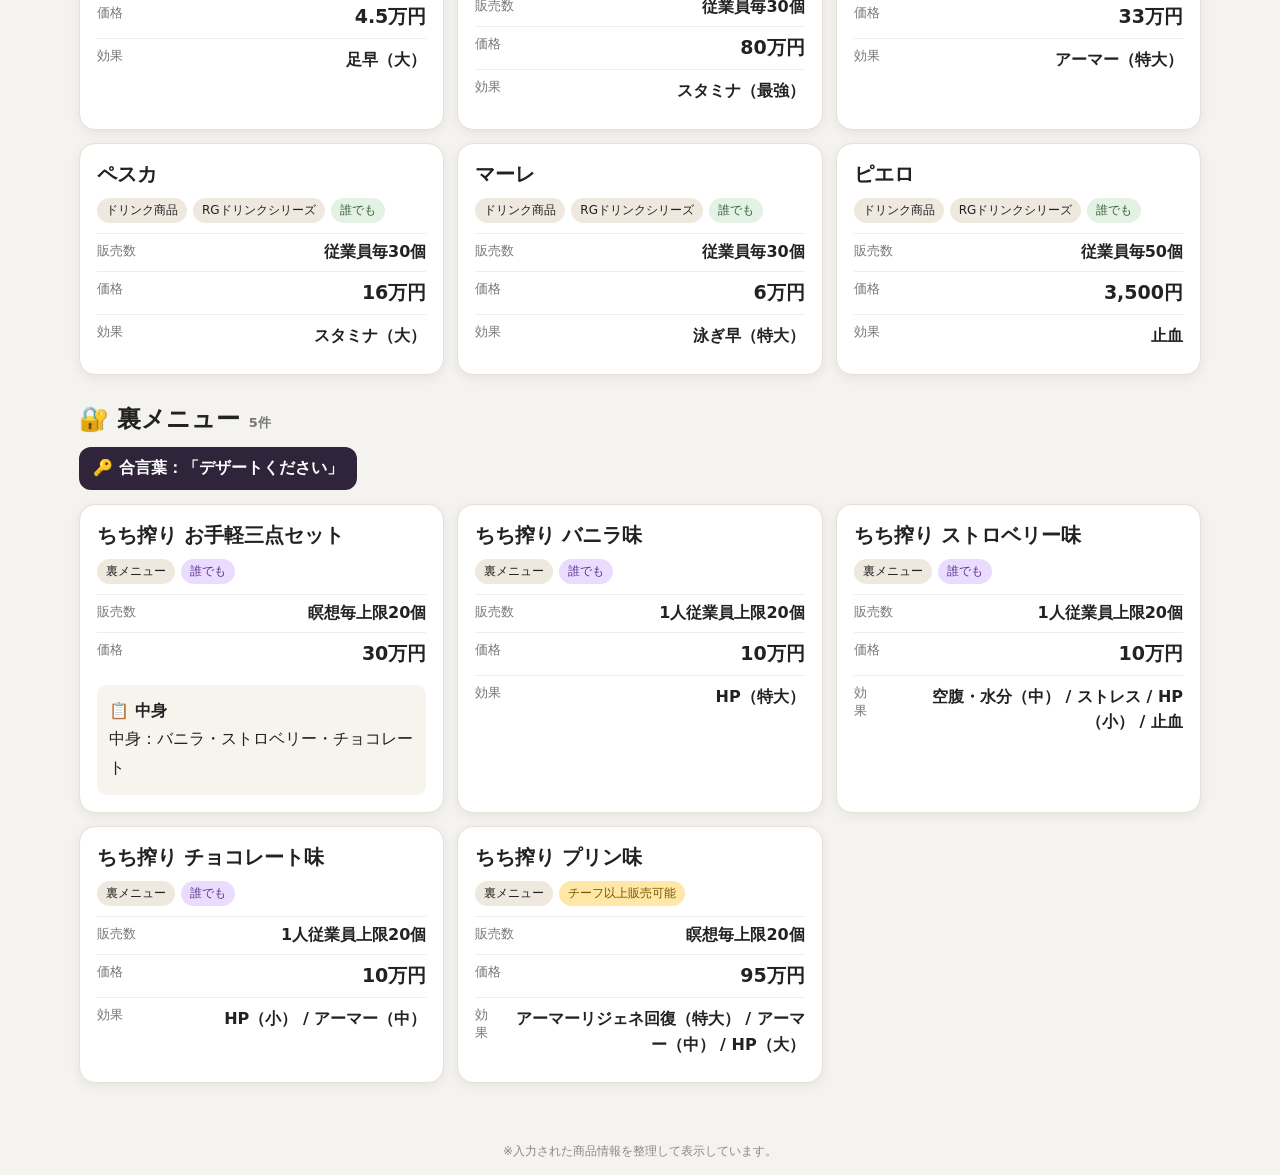
==== commit 4b407ecd: "韓国料理追加" ====
--- a/effect.html
+++ b/effect.html
@@ -78,6 +78,8 @@
 {c:"food",n:"ラーメン頑張れ屋即席麺",p:55000,pt:"5.5万円",q:"従業員毎50個",co:"誰でも",e:"空腹・水分・ストレス（中）"},
 {c:"food",n:"うさちゃんらーめん",p:15000,pt:"1.5万円",q:"従業員毎100個",co:"誰でも",e:"ストレス（中）"},
 {c:"food",n:"麻薬たまご",p:25000,pt:"2.5万円",q:"従業員毎50個",co:"誰でも",e:"空腹・水分（中） / 酩酊"},
+{c:"food",n:"SINらーみょん",p:30000,pt:"3万円",q:"従業員毎50個",co:"誰でも",tag:"移動販売限定商品",e:"空腹.水分（中）"},
+{c:"food",n:"ブルソーらーみょん",p:5000,pt:"5000円",q:"従業員毎50個",co:"誰でも",e:"ストレス（中）酩酊2"},
 {c:"drink",n:"特製pipiBull",p:45000,pt:"4.5万円",q:"従業員毎30個",co:"誰でも",e:"足早（大）"},
 {c:"drink",n:"テンペスト",p:800000,pt:"80万円",q:"従業員毎30個",co:"チーフ以上販売",tag:"RGドリンクシリーズ",e:"スタミナ（最強）"},
 {c:"drink",n:"レザン",p:330000,pt:"33万円",q:"従業員毎30個",co:"誰でも",tag:"RGドリンクシリーズ",e:"アーマー（特大）"},
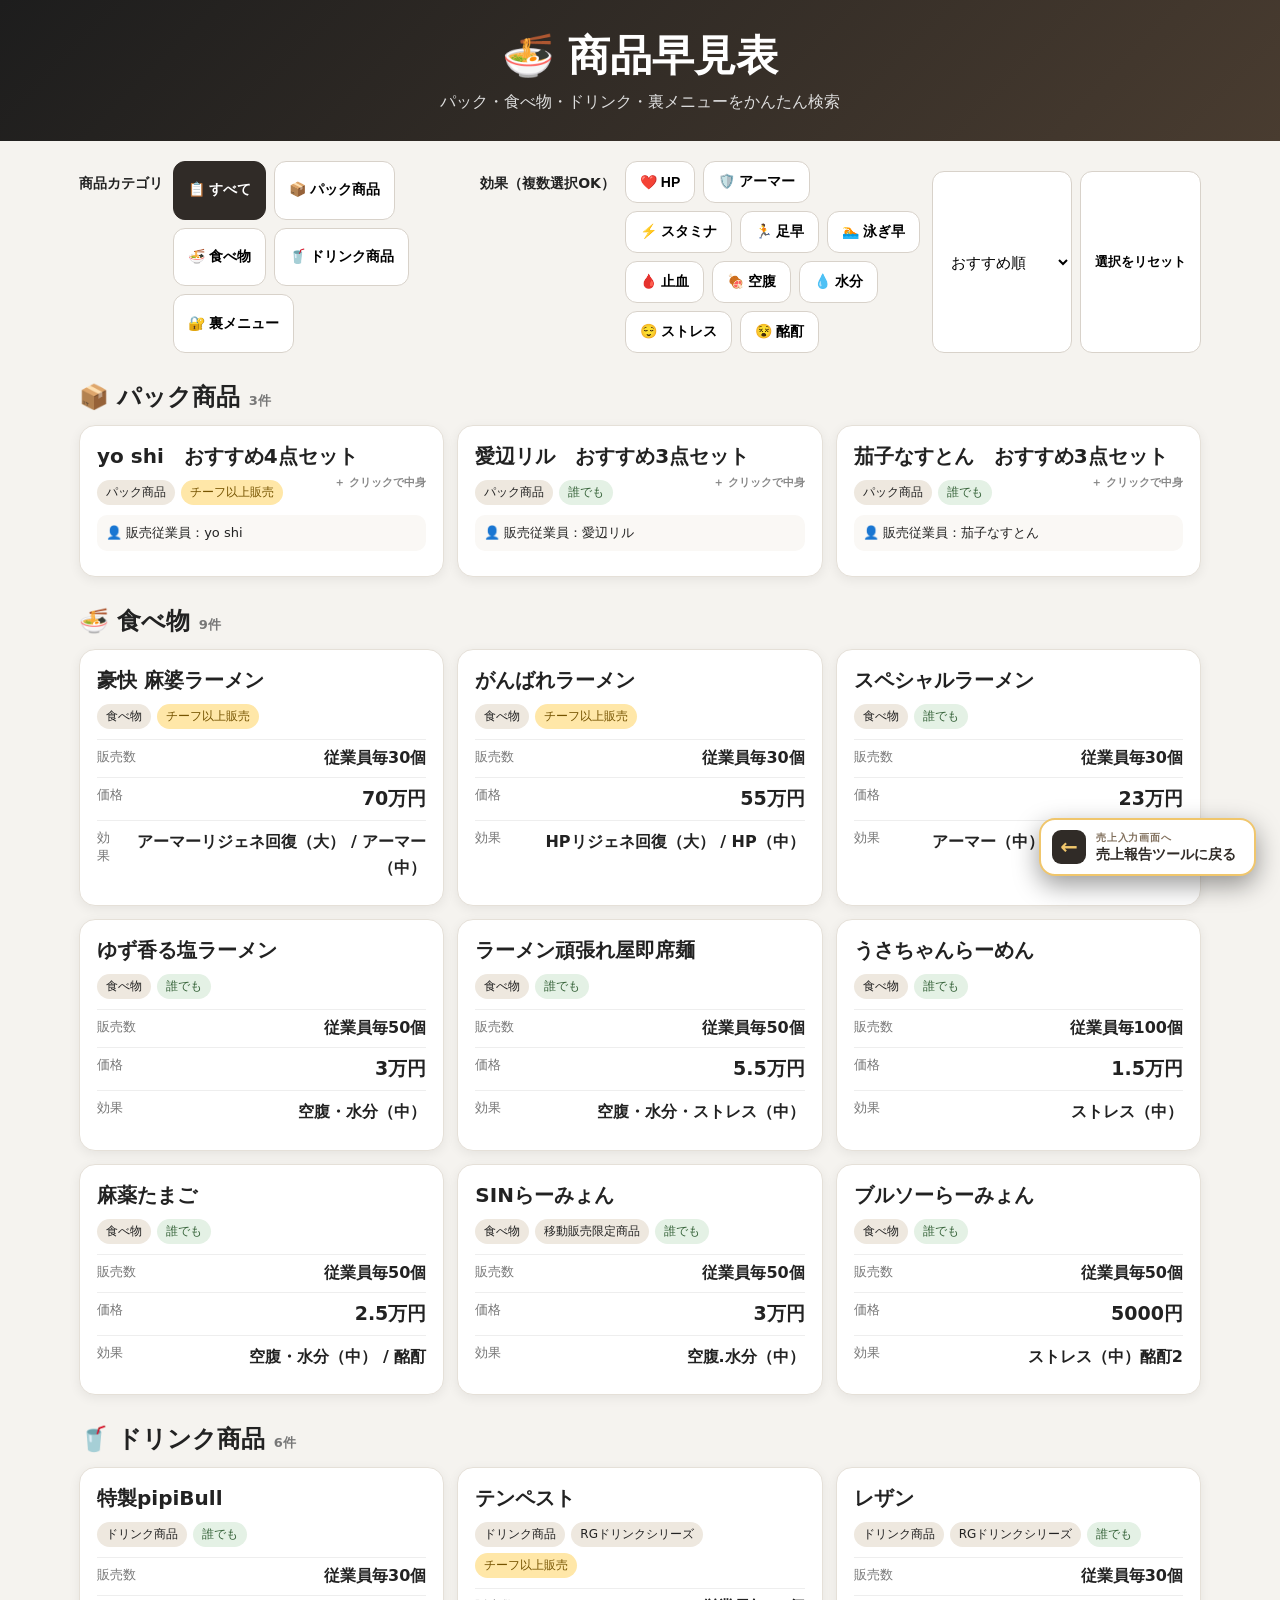
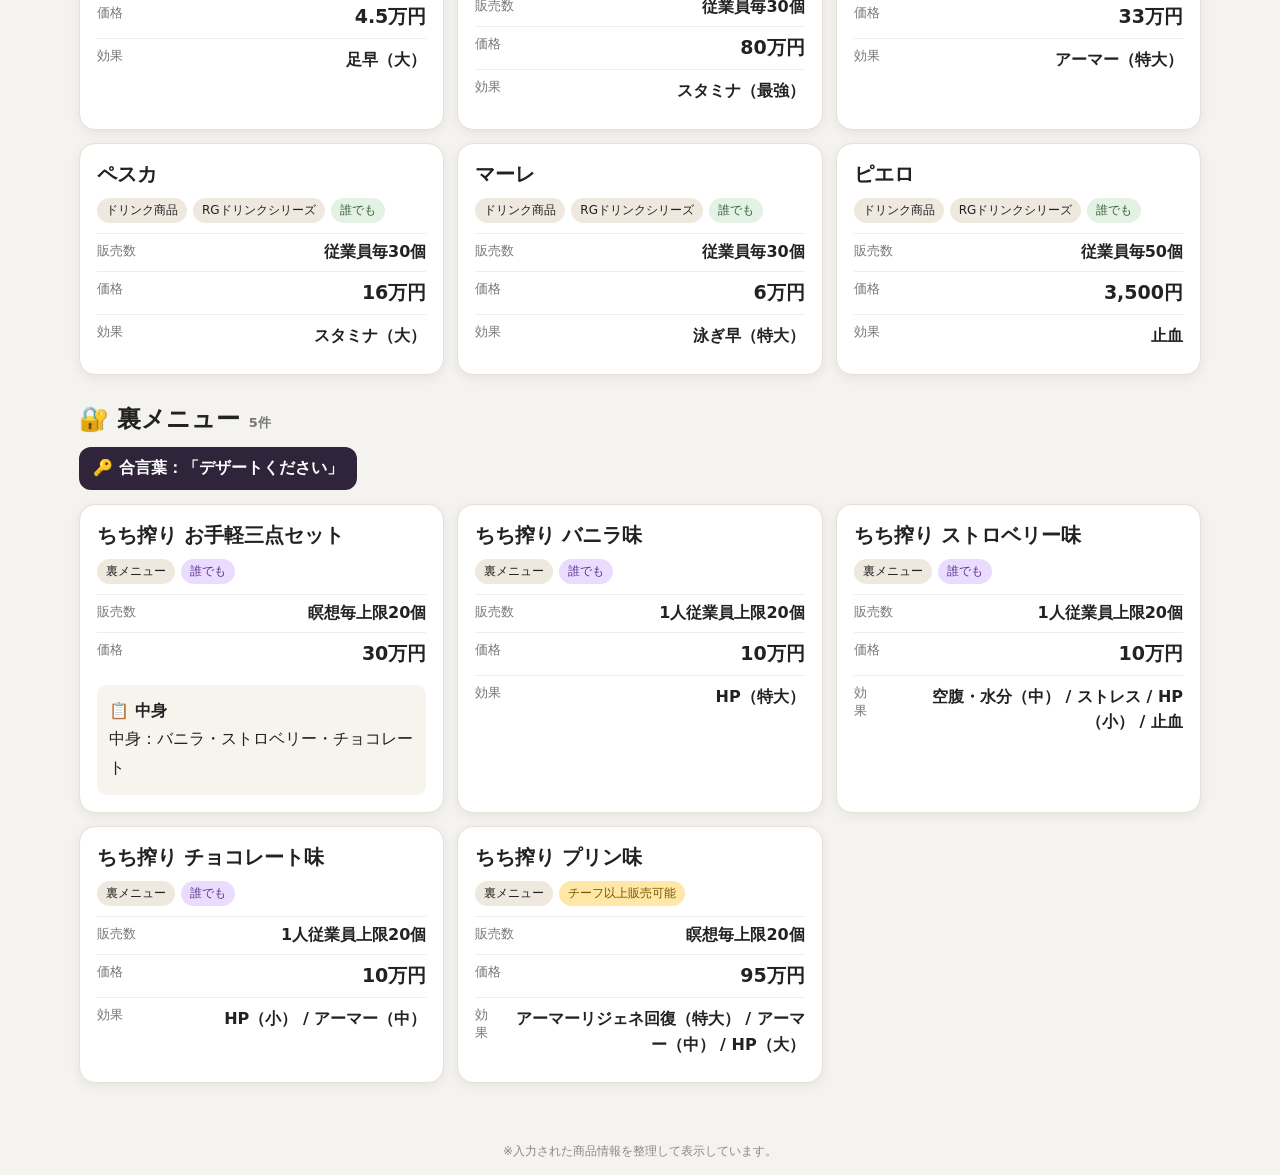
==== commit 68eafcb4: "パック商品修正" ====
--- a/effect.html
+++ b/effect.html
@@ -68,9 +68,9 @@
 
 <script>
 const items=[
-{c:"pack",n:"おすすめ4点セット",p:2040000,pt:"204万円",q:"瞑想毎10個",co:"チーフ以上販売",st:"yo shi",e:"",contents:"豪快 麻婆ラーメン ×1 / がんばれラーメン ×1 / テンペスト ×1 / ピエロ ×6"},
-{c:"pack",n:"おすすめ3点セット",p:70000,pt:"7万円",q:"瞑想毎10個",co:"誰でも",st:"茄子なすとん",e:"",contents:"ゆず香る塩ラーメン ×1 / うさちゃんらーめん ×1 / 麻薬たまご ×1"},
-{c:"pack",n:"おすすめ3点セット",p:70000,pt:"7万円",q:"瞑想毎10個",co:"誰でも",st:"茄子なすとん",e:"",contents:"ゆず香る塩ラーメン ×1 / うさちゃんらーめん ×1 / 麻薬たまご ×1"},
+{c:"pack",n:"yo shi　おすすめ4点セット",p:2040000,pt:"204万円",q:"瞑想毎10個",co:"チーフ以上販売",st:"yo shi",e:"",contents:"豪快 麻婆ラーメン ×1 / がんばれラーメン ×1 / テンペスト ×1 / ピエロ ×6"},
+{c:"pack",n:"愛辺リル　おすすめ3点セット",p:210000,pt:"21万円",q:"瞑想毎10個",co:"誰でも",st:"愛辺リル",e:"",contents:"うさちゃんらーめん ×1 / 特製pipiBull ×1 / ペスカ ×1"},
+{c:"pack",n:"茄子なすとん　おすすめ3点セット",p:70000,pt:"7万円",q:"瞑想毎10個",co:"誰でも",st:"茄子なすとん",e:"",contents:"ゆず香る塩ラーメン ×1 / うさちゃんらーめん ×1 / 麻薬たまご ×1"},
 {c:"food",n:"豪快 麻婆ラーメン",p:700000,pt:"70万円",q:"従業員毎30個",co:"チーフ以上販売",e:"アーマーリジェネ回復（大） / アーマー（中）"},
 {c:"food",n:"がんばれラーメン",p:550000,pt:"55万円",q:"従業員毎30個",co:"チーフ以上販売",e:"HPリジェネ回復（大） / HP（中）"},
 {c:"food",n:"スペシャルラーメン",p:230000,pt:"23万円",q:"従業員毎30個",co:"誰でも",e:"アーマー（中） / HP（中） / 止血"},
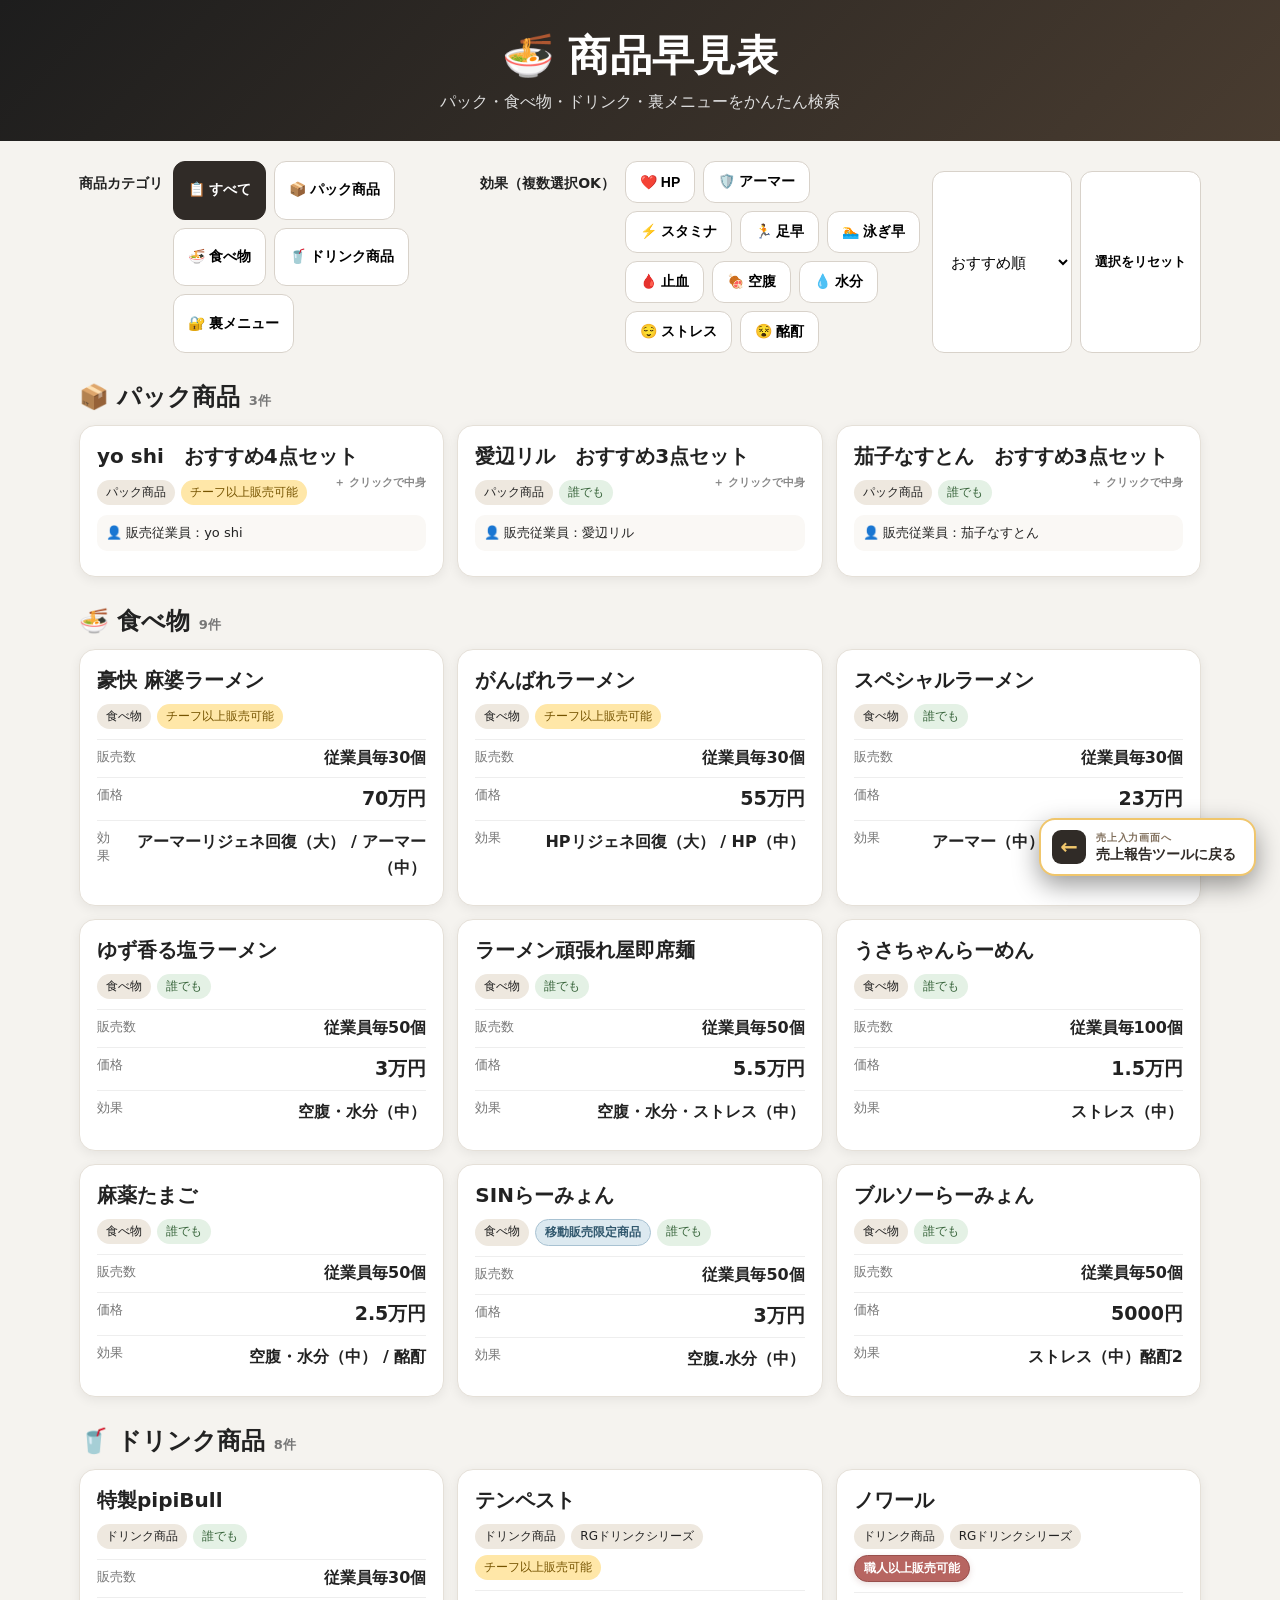
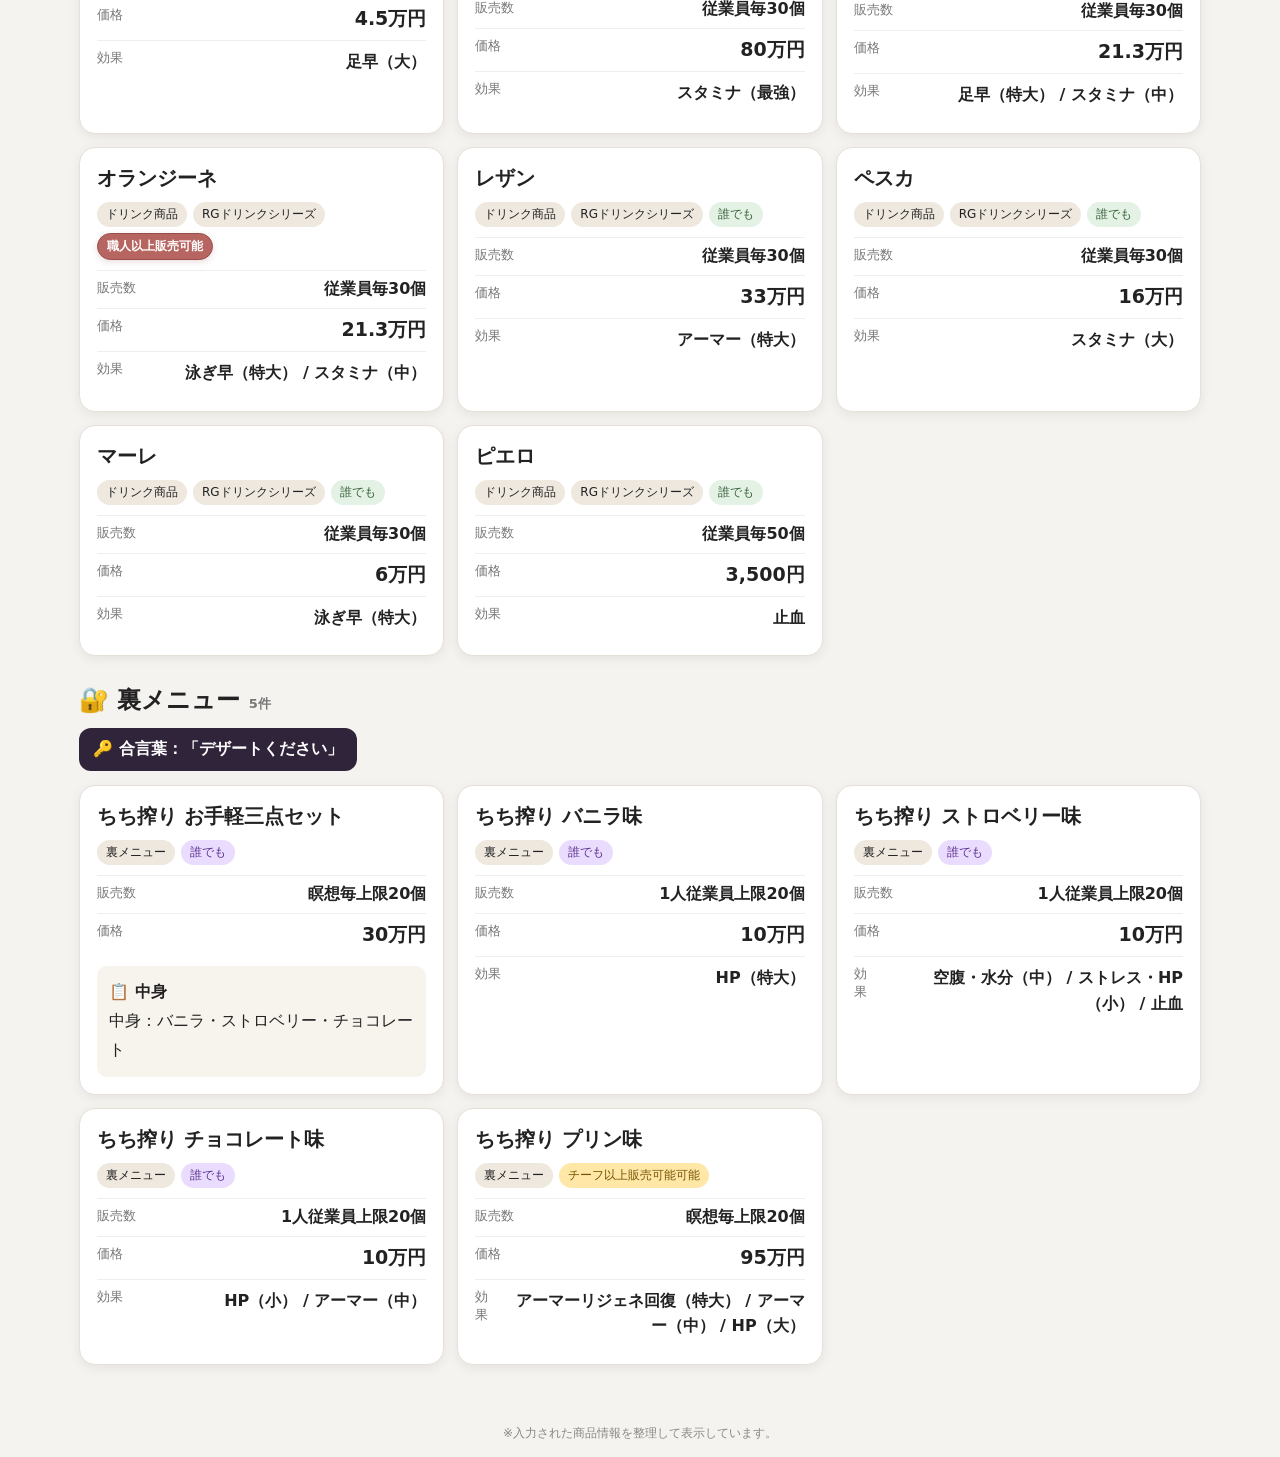
==== commit bb556c20: "新商品に変更" ====
--- a/effect.html
+++ b/effect.html
@@ -16,8 +16,8 @@
 .grid{display:grid;grid-template-columns:repeat(auto-fit,minmax(280px,1fr));gap:13px}
 .card{background:#fff;border:1px solid #e5e0d8;border-radius:16px;padding:17px;box-shadow:0 3px 12px #0001}
 .name{font-size:20px;font-weight:800;margin-bottom:10px}.badges{display:flex;flex-wrap:wrap;gap:6px;margin-bottom:10px}
-.badge{padding:4px 9px;border-radius:999px;background:#eee8df;font-size:12px}.chief{background:#ffe7a8;color:#765400}.all{background:#e4f1e5;color:#356238}
-.secret{background:#eadcff;color:#5c318e}.staff{background:#faf8f5;border-radius:10px;padding:9px;margin:8px 0;font-size:13px}
+.badge{padding:4px 9px;border-radius:999px;background:#eee8df;font-size:12px}.chief{background:#ffe7a8;color:#765400}.artisan{border:1px solid #984f4c;background:#b76561;color:#fff;font-weight:800;box-shadow:0 2px 6px #8a48402e}.all{background:#e4f1e5;color:#356238}
+.secret{background:#eadcff;color:#5c318e}.mobile-only{border:1px solid #a8c2d2;background:#dce9f0;color:#31586e;font-weight:800}.staff{background:#faf8f5;border-radius:10px;padding:9px;margin:8px 0;font-size:13px}
 .row{display:flex;justify-content:space-between;gap:12px;border-top:1px solid #eee;padding:8px 0}.label{color:#777;font-size:13px}.value{text-align:right;font-weight:700}.effect{line-height:1.7}.price{font-size:19px}.effect{line-height:1.6}
 .keyword{background:#30243b;color:#fff;border-radius:12px;padding:11px 14px;margin-bottom:14px;display:inline-block;font-weight:700}
 .empty{text-align:center;color:#777;padding:30px;display:none}footer{text-align:center;color:#888;font-size:12px;padding:15px}
@@ -68,11 +68,11 @@
 
 <script>
 const items=[
-{c:"pack",n:"yo shi　おすすめ4点セット",p:2040000,pt:"204万円",q:"瞑想毎10個",co:"チーフ以上販売",st:"yo shi",e:"",contents:"豪快 麻婆ラーメン ×1 / がんばれラーメン ×1 / テンペスト ×1 / ピエロ ×6"},
+{c:"pack",n:"yo shi　おすすめ4点セット",p:2040000,pt:"204万円",q:"瞑想毎10個",co:"チーフ以上販売可能",st:"yo shi",e:"",contents:"豪快 麻婆ラーメン ×1 / がんばれラーメン ×1 / テンペスト ×1 / ピエロ ×6"},
 {c:"pack",n:"愛辺リル　おすすめ3点セット",p:210000,pt:"21万円",q:"瞑想毎10個",co:"誰でも",st:"愛辺リル",e:"",contents:"うさちゃんらーめん ×1 / 特製pipiBull ×1 / ペスカ ×1"},
 {c:"pack",n:"茄子なすとん　おすすめ3点セット",p:70000,pt:"7万円",q:"瞑想毎10個",co:"誰でも",st:"茄子なすとん",e:"",contents:"ゆず香る塩ラーメン ×1 / うさちゃんらーめん ×1 / 麻薬たまご ×1"},
-{c:"food",n:"豪快 麻婆ラーメン",p:700000,pt:"70万円",q:"従業員毎30個",co:"チーフ以上販売",e:"アーマーリジェネ回復（大） / アーマー（中）"},
-{c:"food",n:"がんばれラーメン",p:550000,pt:"55万円",q:"従業員毎30個",co:"チーフ以上販売",e:"HPリジェネ回復（大） / HP（中）"},
+{c:"food",n:"豪快 麻婆ラーメン",p:700000,pt:"70万円",q:"従業員毎30個",co:"チーフ以上販売可能",e:"アーマーリジェネ回復（大） / アーマー（中）"},
+{c:"food",n:"がんばれラーメン",p:550000,pt:"55万円",q:"従業員毎30個",co:"チーフ以上販売可能",e:"HPリジェネ回復（大） / HP（中）"},
 {c:"food",n:"スペシャルラーメン",p:230000,pt:"23万円",q:"従業員毎30個",co:"誰でも",e:"アーマー（中） / HP（中） / 止血"},
 {c:"food",n:"ゆず香る塩ラーメン",p:30000,pt:"3万円",q:"従業員毎50個",co:"誰でも",e:"空腹・水分（中）"},
 {c:"food",n:"ラーメン頑張れ屋即席麺",p:55000,pt:"5.5万円",q:"従業員毎50個",co:"誰でも",e:"空腹・水分・ストレス（中）"},
@@ -81,16 +81,18 @@
 {c:"food",n:"SINらーみょん",p:30000,pt:"3万円",q:"従業員毎50個",co:"誰でも",tag:"移動販売限定商品",e:"空腹.水分（中）"},
 {c:"food",n:"ブルソーらーみょん",p:5000,pt:"5000円",q:"従業員毎50個",co:"誰でも",e:"ストレス（中）酩酊2"},
 {c:"drink",n:"特製pipiBull",p:45000,pt:"4.5万円",q:"従業員毎30個",co:"誰でも",e:"足早（大）"},
-{c:"drink",n:"テンペスト",p:800000,pt:"80万円",q:"従業員毎30個",co:"チーフ以上販売",tag:"RGドリンクシリーズ",e:"スタミナ（最強）"},
+{c:"drink",n:"テンペスト",p:800000,pt:"80万円",q:"従業員毎30個",co:"チーフ以上販売可能",tag:"RGドリンクシリーズ",e:"スタミナ（最強）"},
+{c:"drink",n:"ノワール",p:213000,pt:"21.3万円",q:"従業員毎30個",co:"職人以上販売可能",tag:"RGドリンクシリーズ",e:"足早（特大） / スタミナ（中）"},
+{c:"drink",n:"オランジーネ",p:213000,pt:"21.3万円",q:"従業員毎30個",co:"職人以上販売可能",tag:"RGドリンクシリーズ",e:"泳ぎ早（特大） / スタミナ（中）"},
 {c:"drink",n:"レザン",p:330000,pt:"33万円",q:"従業員毎30個",co:"誰でも",tag:"RGドリンクシリーズ",e:"アーマー（特大）"},
 {c:"drink",n:"ペスカ",p:160000,pt:"16万円",q:"従業員毎30個",co:"誰でも",tag:"RGドリンクシリーズ",e:"スタミナ（大）"},
 {c:"drink",n:"マーレ",p:60000,pt:"6万円",q:"従業員毎30個",co:"誰でも",tag:"RGドリンクシリーズ",e:"泳ぎ早（特大）"},
 {c:"drink",n:"ピエロ",p:3500,pt:"3,500円",q:"従業員毎50個",co:"誰でも",tag:"RGドリンクシリーズ",e:"止血"},
 {c:"secret",n:"ちち搾り お手軽三点セット",p:300000,pt:"30万円",q:"瞑想毎上限20個",co:"誰でも",e:"",contents:"中身：バニラ・ストロベリー・チョコレート"},
 {c:"secret",n:"ちち搾り バニラ味",p:100000,pt:"10万円",q:"1人従業員上限20個",co:"誰でも",e:"HP（特大）"},
-{c:"secret",n:"ちち搾り ストロベリー味",p:100000,pt:"10万円",q:"1人従業員上限20個",co:"誰でも",e:"空腹・水分（中） / ストレス / HP（小） / 止血"},
+{c:"secret",n:"ちち搾り ストロベリー味",p:100000,pt:"10万円",q:"1人従業員上限20個",co:"誰でも",e:"空腹・水分（中） / ストレス・HP（小） / 止血"},
 {c:"secret",n:"ちち搾り チョコレート味",p:100000,pt:"10万円",q:"1人従業員上限20個",co:"誰でも",e:"HP（小） / アーマー（中）"},
-{c:"secret",n:"ちち搾り プリン味",p:950000,pt:"95万円",q:"瞑想毎上限20個",co:"チーフ以上販売可能",e:"アーマーリジェネ回復（特大） / アーマー（中） / HP（大）"}
+{c:"secret",n:"ちち搾り プリン味",p:950000,pt:"95万円",q:"瞑想毎上限20個",co:"チーフ以上販売可能可能",e:"アーマーリジェネ回復（特大） / アーマー（中） / HP（大）"}
 ];
 const labels={pack:"パック商品",food:"食べ物",drink:"ドリンク商品",secret:"裏メニュー"};
 function effectDetails(e){
@@ -108,7 +110,7 @@
 }
 function card(x){
 const body=`<div class="row"><span class="label">販売数</span><span class="value">${x.q}</span></div><div class="row"><span class="label">価格</span><span class="value price">${x.pt}</span></div>${x.e?`<div class="row"><span class="label">効果</span><span class="value effect">${x.e}</span></div>`:""}${x.contents?`<div class="packcontents"><b>📋 中身</b><div>${x.contents.replaceAll(" / ","<br>")}</div></div>`:""}`;
-return `<article class="card ${x.c==="pack"?"packcard":""}" ${x.c==="pack"?'onclick="this.classList.toggle(\'open\')"':""}><div class="name">${x.n}${x.c==="pack"?'<span class="tap">＋ クリックで中身</span>':""}</div><div class="badges"><span class="badge">${labels[x.c]}</span>${x.tag?`<span class="badge">${x.tag}</span>`:""}<span class="badge ${x.co.startsWith("チーフ")?"chief":x.c==="secret"?"secret":"all"}">${x.co}</span></div>${x.st?`<div class="staff">👤 販売従業員：${x.st}</div>`:""}${x.c==="pack"?`<div class="packbody">${body}</div>`:body}</article>`;
+return `<article class="card ${x.c==="pack"?"packcard":""}" ${x.c==="pack"?'onclick="this.classList.toggle(\'open\')"':""}><div class="name">${x.n}${x.c==="pack"?'<span class="tap">＋ クリックで中身</span>':""}</div><div class="badges"><span class="badge">${labels[x.c]}</span>${x.tag?`<span class="badge ${x.tag==="移動販売限定商品"?"mobile-only":""}">${x.tag}</span>`:""}<span class="badge ${x.co.startsWith("職人")?"artisan":x.co.startsWith("チーフ")?"chief":x.c==="secret"?"secret":"all"}">${x.co}</span></div>${x.st?`<div class="staff">👤 販売従業員：${x.st}</div>`:""}${x.c==="pack"?`<div class="packbody">${body}</div>`:body}</article>`;
 }
 function render(){
   const activeCat=document.querySelector(".productcats .catbtn.active");
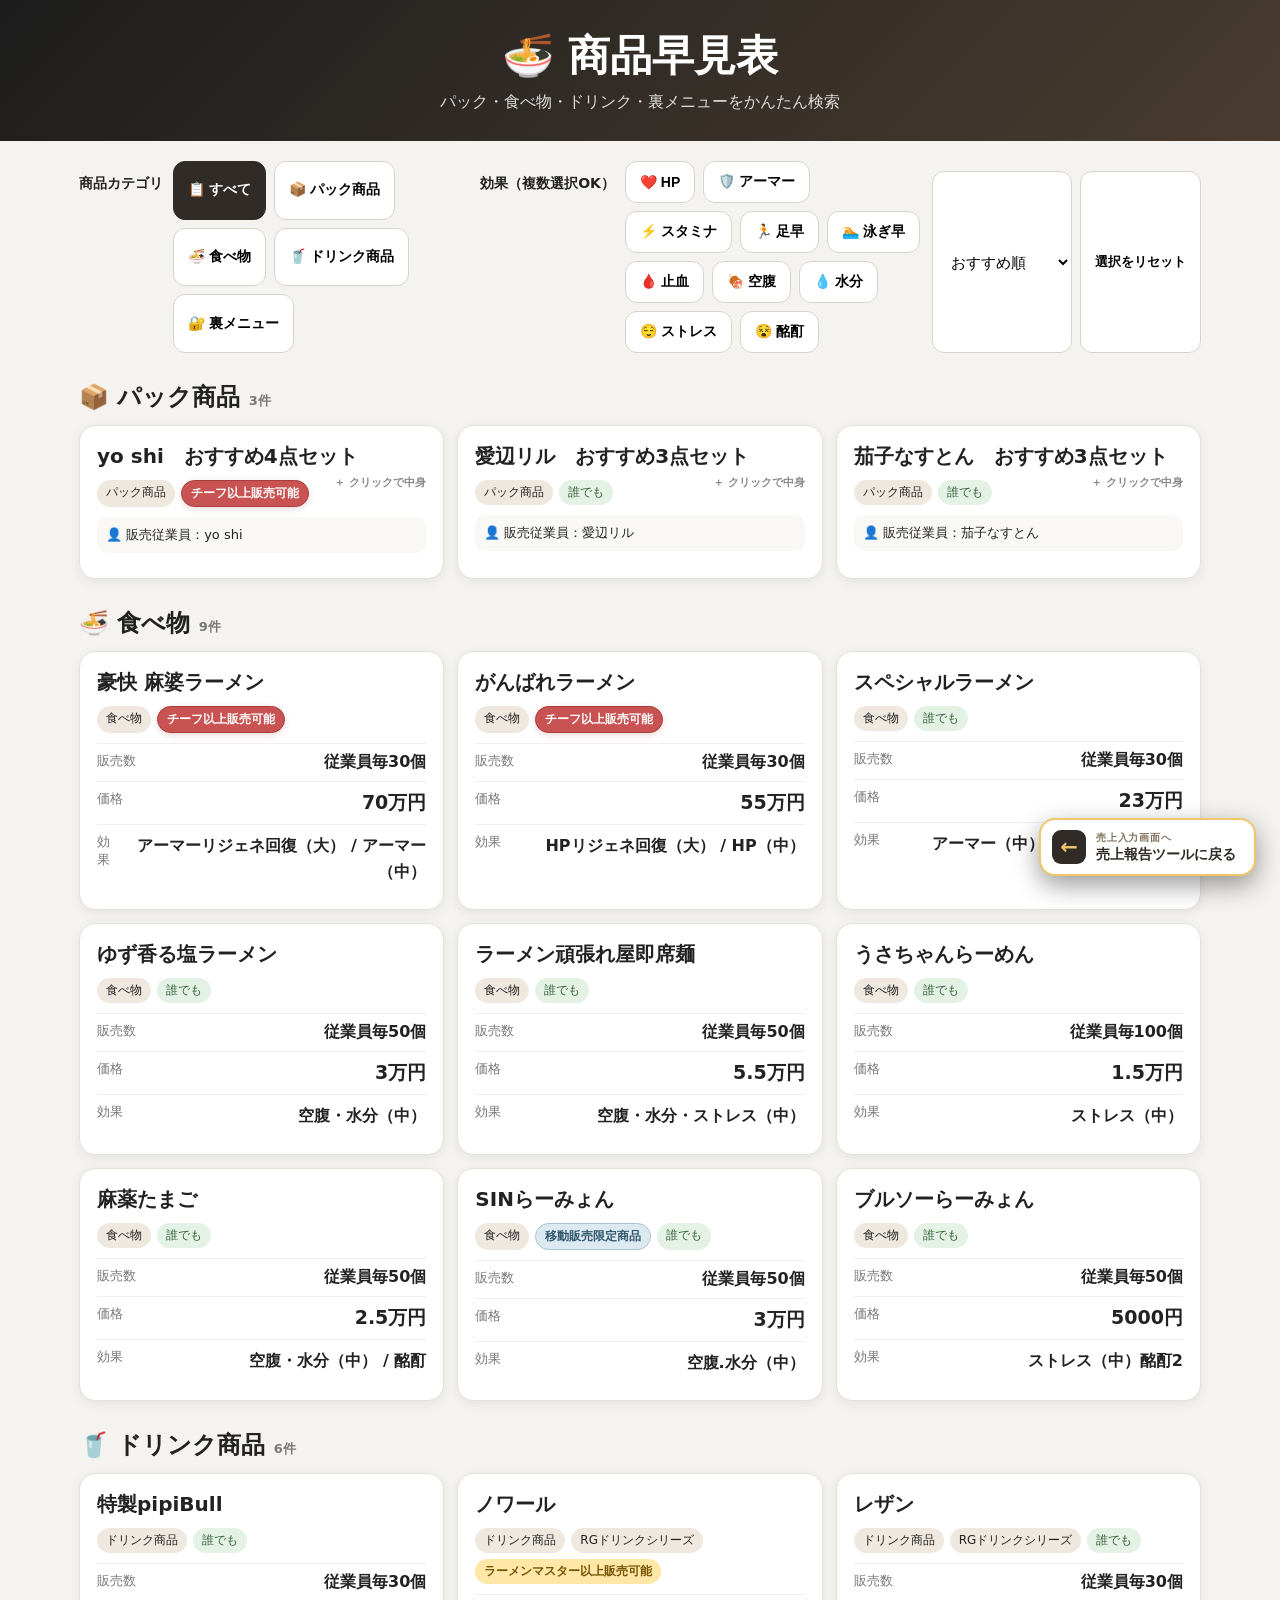
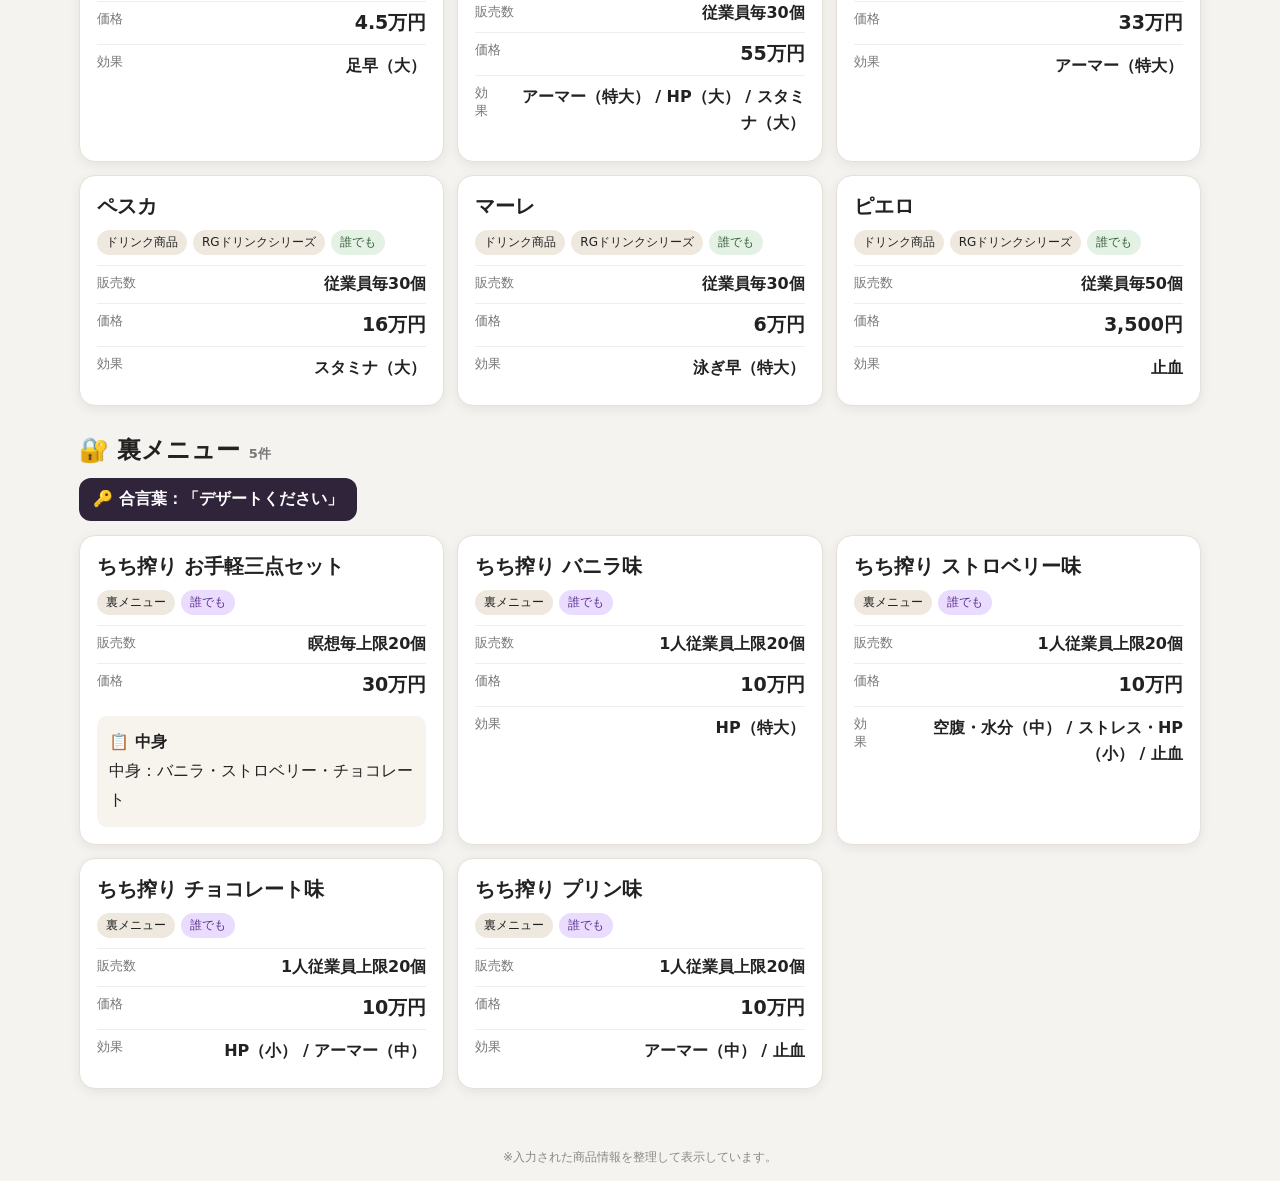
==== commit c65aea59: "商品修正" ====
--- a/effect.html
+++ b/effect.html
@@ -16,7 +16,7 @@
 .grid{display:grid;grid-template-columns:repeat(auto-fit,minmax(280px,1fr));gap:13px}
 .card{background:#fff;border:1px solid #e5e0d8;border-radius:16px;padding:17px;box-shadow:0 3px 12px #0001}
 .name{font-size:20px;font-weight:800;margin-bottom:10px}.badges{display:flex;flex-wrap:wrap;gap:6px;margin-bottom:10px}
-.badge{padding:4px 9px;border-radius:999px;background:#eee8df;font-size:12px}.chief{background:#ffe7a8;color:#765400}.artisan{border:1px solid #984f4c;background:#b76561;color:#fff;font-weight:800;box-shadow:0 2px 6px #8a48402e}.all{background:#e4f1e5;color:#356238}
+.badge{padding:4px 9px;border-radius:999px;background:#eee8df;font-size:12px}.chief{border:1px solid #a83d3d;background:#c95353;color:#fff;font-weight:900;box-shadow:0 2px 6px #9c3b3b33}.ramen-master{background:#ffe7a8;color:#765400;font-weight:800}.artisan{border:1px solid #984f4c;background:#b76561;color:#fff;font-weight:800;box-shadow:0 2px 6px #8a48402e}.all{background:#e4f1e5;color:#356238}
 .secret{background:#eadcff;color:#5c318e}.mobile-only{border:1px solid #a8c2d2;background:#dce9f0;color:#31586e;font-weight:800}.staff{background:#faf8f5;border-radius:10px;padding:9px;margin:8px 0;font-size:13px}
 .row{display:flex;justify-content:space-between;gap:12px;border-top:1px solid #eee;padding:8px 0}.label{color:#777;font-size:13px}.value{text-align:right;font-weight:700}.effect{line-height:1.7}.price{font-size:19px}.effect{line-height:1.6}
 .keyword{background:#30243b;color:#fff;border-radius:12px;padding:11px 14px;margin-bottom:14px;display:inline-block;font-weight:700}
@@ -68,7 +68,7 @@
 
 <script>
 const items=[
-{c:"pack",n:"yo shi　おすすめ4点セット",p:2040000,pt:"204万円",q:"瞑想毎10個",co:"チーフ以上販売可能",st:"yo shi",e:"",contents:"豪快 麻婆ラーメン ×1 / がんばれラーメン ×1 / テンペスト ×1 / ピエロ ×6"},
+{c:"pack",n:"yo shi　おすすめ4点セット",p:1400000,pt:"140万円",q:"瞑想毎10個",co:"チーフ以上販売可能",st:"yo shi",e:"",contents:"豪快 麻婆ラーメン ×1 / がんばれラーメン ×1 / ペスカ ×1 / ピエロ ×8"},
 {c:"pack",n:"愛辺リル　おすすめ3点セット",p:210000,pt:"21万円",q:"瞑想毎10個",co:"誰でも",st:"愛辺リル",e:"",contents:"うさちゃんらーめん ×1 / 特製pipiBull ×1 / ペスカ ×1"},
 {c:"pack",n:"茄子なすとん　おすすめ3点セット",p:70000,pt:"7万円",q:"瞑想毎10個",co:"誰でも",st:"茄子なすとん",e:"",contents:"ゆず香る塩ラーメン ×1 / うさちゃんらーめん ×1 / 麻薬たまご ×1"},
 {c:"food",n:"豪快 麻婆ラーメン",p:700000,pt:"70万円",q:"従業員毎30個",co:"チーフ以上販売可能",e:"アーマーリジェネ回復（大） / アーマー（中）"},
@@ -81,9 +81,7 @@
 {c:"food",n:"SINらーみょん",p:30000,pt:"3万円",q:"従業員毎50個",co:"誰でも",tag:"移動販売限定商品",e:"空腹.水分（中）"},
 {c:"food",n:"ブルソーらーみょん",p:5000,pt:"5000円",q:"従業員毎50個",co:"誰でも",e:"ストレス（中）酩酊2"},
 {c:"drink",n:"特製pipiBull",p:45000,pt:"4.5万円",q:"従業員毎30個",co:"誰でも",e:"足早（大）"},
-{c:"drink",n:"テンペスト",p:800000,pt:"80万円",q:"従業員毎30個",co:"チーフ以上販売可能",tag:"RGドリンクシリーズ",e:"スタミナ（最強）"},
-{c:"drink",n:"ノワール",p:213000,pt:"21.3万円",q:"従業員毎30個",co:"職人以上販売可能",tag:"RGドリンクシリーズ",e:"足早（特大） / スタミナ（中）"},
-{c:"drink",n:"オランジーネ",p:213000,pt:"21.3万円",q:"従業員毎30個",co:"職人以上販売可能",tag:"RGドリンクシリーズ",e:"泳ぎ早（特大） / スタミナ（中）"},
+{c:"drink",n:"ノワール",p:550000,pt:"55万円",q:"従業員毎30個",co:"ラーメンマスター以上販売可能",tag:"RGドリンクシリーズ",e:"アーマー（特大） / HP（大） / スタミナ（大）"},
 {c:"drink",n:"レザン",p:330000,pt:"33万円",q:"従業員毎30個",co:"誰でも",tag:"RGドリンクシリーズ",e:"アーマー（特大）"},
 {c:"drink",n:"ペスカ",p:160000,pt:"16万円",q:"従業員毎30個",co:"誰でも",tag:"RGドリンクシリーズ",e:"スタミナ（大）"},
 {c:"drink",n:"マーレ",p:60000,pt:"6万円",q:"従業員毎30個",co:"誰でも",tag:"RGドリンクシリーズ",e:"泳ぎ早（特大）"},
@@ -92,7 +90,7 @@
 {c:"secret",n:"ちち搾り バニラ味",p:100000,pt:"10万円",q:"1人従業員上限20個",co:"誰でも",e:"HP（特大）"},
 {c:"secret",n:"ちち搾り ストロベリー味",p:100000,pt:"10万円",q:"1人従業員上限20個",co:"誰でも",e:"空腹・水分（中） / ストレス・HP（小） / 止血"},
 {c:"secret",n:"ちち搾り チョコレート味",p:100000,pt:"10万円",q:"1人従業員上限20個",co:"誰でも",e:"HP（小） / アーマー（中）"},
-{c:"secret",n:"ちち搾り プリン味",p:950000,pt:"95万円",q:"瞑想毎上限20個",co:"チーフ以上販売可能可能",e:"アーマーリジェネ回復（特大） / アーマー（中） / HP（大）"}
+{c:"secret",n:"ちち搾り プリン味",p:100000,pt:"10万円",q:"1人従業員上限20個",co:"誰でも",e:"アーマー（中） / 止血"}
 ];
 const labels={pack:"パック商品",food:"食べ物",drink:"ドリンク商品",secret:"裏メニュー"};
 function effectDetails(e){
@@ -110,7 +108,7 @@
 }
 function card(x){
 const body=`<div class="row"><span class="label">販売数</span><span class="value">${x.q}</span></div><div class="row"><span class="label">価格</span><span class="value price">${x.pt}</span></div>${x.e?`<div class="row"><span class="label">効果</span><span class="value effect">${x.e}</span></div>`:""}${x.contents?`<div class="packcontents"><b>📋 中身</b><div>${x.contents.replaceAll(" / ","<br>")}</div></div>`:""}`;
-return `<article class="card ${x.c==="pack"?"packcard":""}" ${x.c==="pack"?'onclick="this.classList.toggle(\'open\')"':""}><div class="name">${x.n}${x.c==="pack"?'<span class="tap">＋ クリックで中身</span>':""}</div><div class="badges"><span class="badge">${labels[x.c]}</span>${x.tag?`<span class="badge ${x.tag==="移動販売限定商品"?"mobile-only":""}">${x.tag}</span>`:""}<span class="badge ${x.co.startsWith("職人")?"artisan":x.co.startsWith("チーフ")?"chief":x.c==="secret"?"secret":"all"}">${x.co}</span></div>${x.st?`<div class="staff">👤 販売従業員：${x.st}</div>`:""}${x.c==="pack"?`<div class="packbody">${body}</div>`:body}</article>`;
+return `<article class="card ${x.c==="pack"?"packcard":""}" ${x.c==="pack"?'onclick="this.classList.toggle(\'open\')"':""}><div class="name">${x.n}${x.c==="pack"?'<span class="tap">＋ クリックで中身</span>':""}</div><div class="badges"><span class="badge">${labels[x.c]}</span>${x.tag?`<span class="badge ${x.tag==="移動販売限定商品"?"mobile-only":""}">${x.tag}</span>`:""}<span class="badge ${x.co.startsWith("ラーメンマスター")?"ramen-master":x.co.startsWith("職人")?"artisan":x.co.startsWith("チーフ")?"chief":x.c==="secret"?"secret":"all"}">${x.co}</span></div>${x.st?`<div class="staff">👤 販売従業員：${x.st}</div>`:""}${x.c==="pack"?`<div class="packbody">${body}</div>`:body}</article>`;
 }
 function render(){
   const activeCat=document.querySelector(".productcats .catbtn.active");
